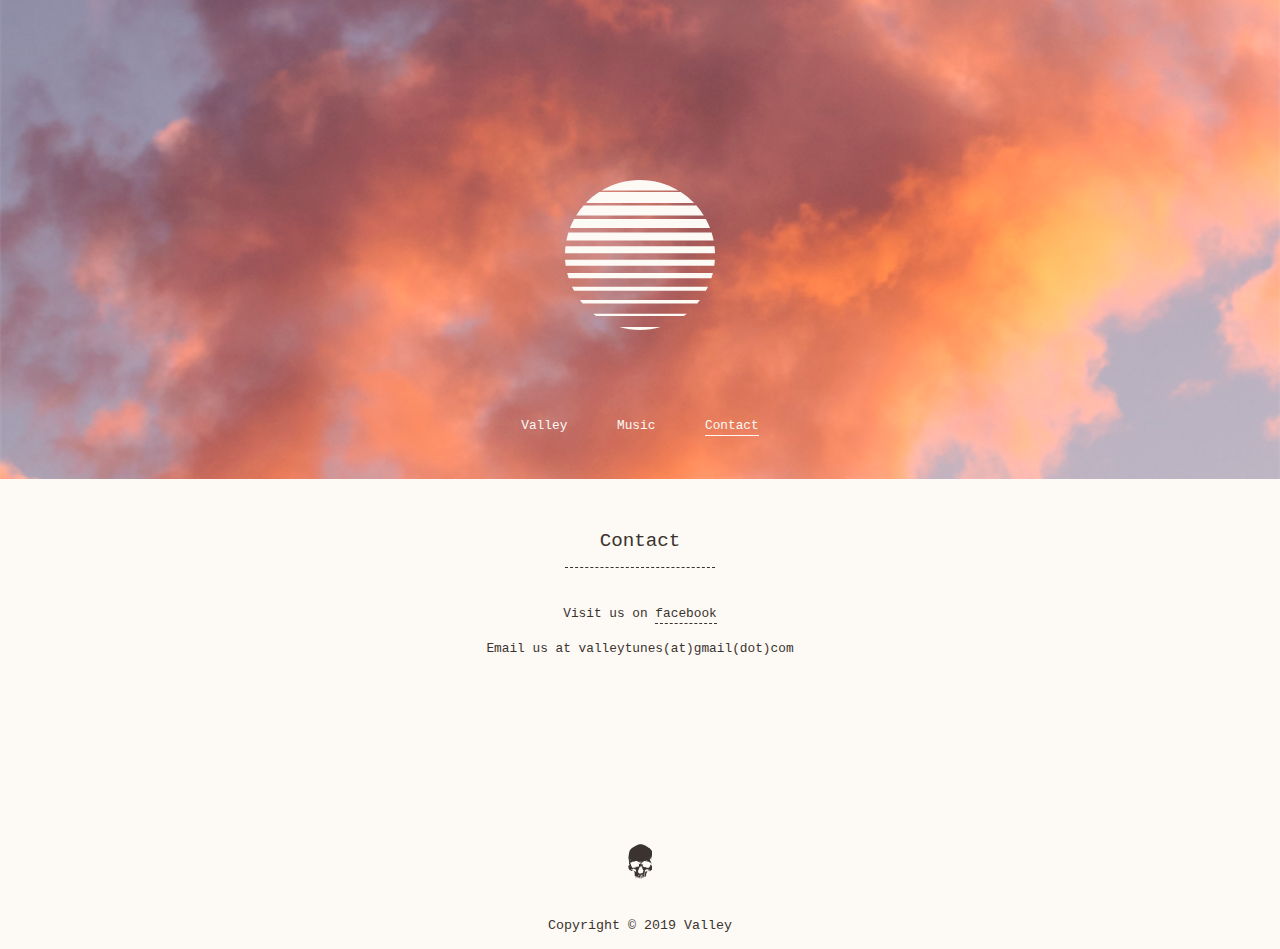
==== contact.html @ 404db170 "Add local files" ====
<!DOCTYPE html>
<html>
<head>
      <meta charset="utf-8" />
      <meta http-equiv="X-UA-Compatible" content="IE=edge">
      <title>Valley</title>
      <meta name="viewport" content="width=device-width, initial-scale=1">
      <link rel="stylesheet" type="text/css" media="screen" href="css/style.css" />
      <link rel="icon" type="image/png" href="favicon-32x32.png" sizes="32x32" />
      <link rel="icon" type="image/png" href="favicon-16x16.png" sizes="16x16" />
</head>
<body>
   <main class="content">
      <header class="background-image">
         <figure id="logo"><svg xmlns="http://www.w3.org/2000/svg" viewBox="0 0 400 400"><style type="text/css">  
            .st0{fill:#fdf9f4;}
      </style><path class="st0" d="M394.3 248c-1.2 4.8-2.6 9.6-4.1 14.3H9.9c-1.5-4.7-2.9-9.5-4.1-14.3H394.3zM1.9 228.4H398c0.7-5.2 1.3-10.5 1.6-15.8H0.3C0.7 217.9 1.2 223.2 1.9 228.4zM1.3 176.4c-0.7 6.1-1.2 12.4-1.3 18.7h400c-0.2-6.3-0.6-12.5-1.3-18.7H1.3zM18.6 284.5c1.7 3.7 3.6 7.4 5.6 11.1h351.6c2-3.6 3.8-7.3 5.6-11.1H18.6zM40.2 320.4c2.2 3 4.6 5.9 7 8.7h305.6c2.4-2.9 4.7-5.8 7-8.8H40.2V320.4zM324.7 356.4H75.3c2.6 2.1 5.3 4.1 8 6h233.4C319.4 360.5 322.1 358.5 324.7 356.4zM344.2 61.4c-10.6-11.1-22.5-20.9-35.5-29.3H91.1c-12.9 8.4-24.8 18.2-35.5 29.3H344.2zM29.9 94.8h340.2c-5.8-9.4-12.4-18.3-19.7-26.6H49.5C42.3 76.4 35.7 85.3 29.9 94.8zM302.4 28.2C272.5 10.3 237.4 0 200 0S127.5 10.3 97.6 28.2H302.4zM144.8 392.3c17.6 5 36.1 7.7 55.2 7.7s37.6-2.7 55.1-7.7H144.8zM396.4 161.6c-1.4-7.3-3.3-14.6-5.5-21.6H9.1c-2.2 7-4 14.2-5.5 21.6H396.4zM386.7 128.1c-3.2-8.2-6.9-16.2-11.1-23.9H24.2c-4.2 7.7-7.9 15.6-11.1 23.9H386.7z"/></svg>         </figure>
         <nav class="menu">
            <ul>
               <li id="left"><a href="index.html">Valley</a></li>
               <li id="middle"><a href="music.html">Music</a></li>
               <li id="right" class="active"><a href="contact.html">Contact</a></li>
            </ul>
         </nav>
      </header>
      <article class="information">
         <h1>Contact</h1>
         <p>Visit us on <a href="https://www.facebook.com/thebandvalley/">facebook</a></p>
         <p>Email us at valleytunes(at)gmail(dot)com</p>
      </article>
      <figure id="skull">
            <?xml version="1.0" encoding="utf-8"?>
            <svg xmlns="http://www.w3.org/2000/svg" viewBox="0 0 286.5 400"><path d="M182.2 370c0.6-0.4 0.8-0.5 0.9-0.6 0.8 0.8 1.6 1.6 2.6 2.6 -0.3 1.4-0.7 3.4-1.2 5.4 -0.8 2.9-2.8 4.9-5 6.8 -0.7 0.6-1.1 1.5-1.7 2.4 -0.7-1.4-1.6-3.1-2.5-4.8 2.7 0.2 4.5-1.7 4.5-4.4 0-1.7 0-3.5 0-4.9 -2.7 0-5.4 0-8.5 0 0.6 1.6 1.4 3.4 2.1 5.2 0.1 0.2 0.2 0.4 0.2 0.6 -0.1 2.3-0.3 4.7-0.5 7 0 0.3-0.5 0.4-0.8 0.7 -0.3 0.4-0.6 0.8-0.9 1.3 0.1 0.3 0.3 0.5 0.4 0.7 -0.8-0.1-1.5-0.1-2.4-0.2 -1 1.9-2 4-3 5.9 0-0.5-0.1-1.2-0.1-2.2 -0.5 0.4-0.9 0.8-1.3 1.1 0.6-2.8 1.5-5.5 1.8-8.3 0.3-2.6 0.1-5.2 0.1-8.1 -0.4 0.5-0.6 0.8-0.8 1.1 0.6-2 0-3.5-0.9-5.3 -1-1.8-0.7-4.3-0.9-6.5 -0.4-3.6-0.8-7.2-1.1-10.8 0-0.6 0.6-1.3 0.9-1.9 0.7 0.5 1.7 0.8 2.1 1.5 0.5 0.8 0.6 1.9 1.2 2.8 0-1.5 0.1-3 0-4.4 -0.1-1.6-1.9-2.7-3.1-1.7 -1.7 1.4-1.8-1.5-3.1-1 -0.4 0.2-0.9 0.1-1.6 0.3 1.7 0.6 2.8 1.3 1.1 3.1 -1.3-1.8-2.4-3.9-5.4-3 0.1 1.8 0.4 3.7 0.3 5.7 -0.1 1.1-0.9 2.1-1.6 3.7 -0.8-2.6-2-2.9-3.9-1.3 -0.9-0.8-1.8-1.6-2.7-2.4 -0.7 2.3-1.4 4.4-1.9 6.5 -0.5 2.3-1.3 4.7-1 7 0.2 1.4 0.6 2.5 0.1 4 -0.7 2-2.2 1.1-3.4 1.4 -0.2 0.1-0.4 0.1-0.7 0.2 -0.3-0.7-0.5-1.4-0.8-2.1 3.7-1.8 1.7-5.4 2.7-8.2 -1 2.2-2 4.4-3 6.7 -0.2 0-0.5-0.1-0.7-0.1 -0.5-1.9-1.1-3.7-1.6-5.6 -0.1 0-0.2 0-0.3 0 0.2 1.6 0.4 3.1 0.5 4.7 0.1 3.1-0.2 6.3 0.2 9.4 0.3 2.3 1.4 4.4 2.2 6.6 0.7 2 1.6 3.9 2.3 5.8 0.2 0.7 0 1.6-0.1 3.1 -0.9-1.4-1.4-2.2-1.9-2.9 -0.3-0.3-0.9-0.7-1.3-0.6 -1.7 0.3-3.4-0.7-3.6-2.2 -0.2-1.5-0.6-1.7-2.3-2 -0.7-0.1-1.4-1.1-1.9-1.8 -0.3-0.4-0.3-0.9-0.5-1.4 -0.6 0.2-1.3 0.4-1.9 0.7 -0.7 0.3-1.3 0.7-1.9 1 -0.3 0.2-0.8 0.5-0.8 0.8 -0.5 2.9-1 5.9-1.5 8.8 -0.2 0-0.4 0-0.6 0 -0.3-1.4-1-2.8-0.8-4.1 0.6-3.2 1.7-6.4 2.5-9.6 0.7-2.8 1.2-5.6 1.7-8.4 -0.3-0.1-0.5-0.1-0.8-0.2 -0.7 1.6-1.4 3.3-2.2 5.1 -2-1.3-4-1.9-3.6-4.5 -0.2-0.1-0.4-0.1-0.6-0.2 -0.2 0.6-0.7 1.2-0.6 1.7 0.9 4.8 2 9.6 3 14.5 0.1 0.5 0 1.1-0.1 2.1 -1.8-2.5-3.4-4.6-5.2-7 -0.4 0.9-0.5 1.2-0.8 1.9 -0.2-2-0.4-3.7-0.5-5.4 -0.1 0-0.3 0-0.4 0.1 -0.2 2.3-0.5 4.5-0.7 7 -0.8-1.3-2-2.3-2.2-3.4 -0.3-1.9-0.2-4 0-6 0.2-3.1 0.6-6.2 0.4-9.2 -1 1.8-1.6 4.3-3.1 5.2 -1.4 0.8-3.8 0-6.1-0.2 1.2 1.3 2.2 3 3.6 3.9 2 1.4 1.9 3.1 1.7 5.1 -3.6 0.1-5.5-2.4-7.8-4.9 -0.1 1.1-0.2 2.1-0.3 3 -0.5-2.3-3.7-3.1-3-6.2 0.5-2.5 0.1-5.1 0.1-8.2 -1 1.6-1.9 2.9-2.7 4.2 0.1 0.3 0.2 0.7 0.3 1 -1.7-0.3-3.4-0.7-5-1 -0.2 0-0.4-0.1-0.6 0 -2.2 1.3-2.2-0.4-2.3-1.7 -0.3-2.5-0.3-2.4-2.8-2.1 -0.9 0.1-2-0.9-2.9-1.3 0 0.1-0.1 0.7-0.2 2.1 -1.7-1.7-3.1-3.1-4.4-4.5 -0.2 0.1-0.5 0.2-0.7 0.3 0.2-0.9 0.4-1.8 0.6-2.6 0.4-1.6 0.3-3.2 0.3-4.7 0-3-1.6-5.2-2-7.8 -0.1-0.8 0.2-1.7 0.9-2.6 0.3 1.6 0.6 3.1 1 4.7 0.1-4.1 2.7-8.6-2.4-11.9 0.9-0.3 1.5-0.5 2.2-0.7 -0.7-1.1-1.5-2.2-2.2-3.3 -0.2-0.3-0.2-0.7-0.1-1 1.4-2.4 1.7-4.9 0.7-7.7 -2.4-1-3.4-3.9-1.7-5.9 0.7 0.3 1.5 0.6 2.4 1 -0.8-2.1-1.9-2.4-3.6-1.4 -0.5-1.2-0.9-2.4-1.4-3.5 0.2-0.1 0.3-0.2 0.5-0.3 0.6 0.5 1.2 1.1 1.8 1.5 0.5 0.2 1.1 0.2 1.7 0.2 -0.2-0.5-0.3-1.2-0.7-1.4 -1.4-0.7-2.9-1.3-4.8-2.2 1.2-0.4 1.9-0.6 3.2-0.9 -0.7-0.8-1.3-1.4-2-2.1 0.4-1 1-2.3 1.7-3.8 0.5 0.4 1 0.7 1.4 1.1 0.4 0.3 1 1 1.2 0.9 1.8-0.9 3.3-0.2 4.8 0.8 0.6 0.4 1.5 0.4 2.2 0.5 0.7 0.1 1.4 0.1 2.1 0.2 0.5 0.1 1.1 0.3 1.6 0.5 -0.4 0.3-0.8 0.6-1.3 0.9 -0.2 0.2-0.5 0.3-1.1 0.5 3.2 1.2 5.8 2.8 7.8 5.4 1.4-0.8 3.1-5.3 2.2-7.1 -0.9-1.8-1.4-3.5-1-5.6 0.3-1.4-0.5-3-0.8-4.5 -0.2-1.4-0.1-2.9-0.6-4.2 -0.6-1.5-1.5-3.1-2.7-4.3 -2.3-2.1-4.7-4.1-7.3-5.6 -1.4-0.8-3.6-1.2-5.2-0.9 -2.5 0.5-4.5-0.8-6.7-1.2 -0.6-0.1-1-1.1-1.5-1.6 0.1-0.3 0.2-0.5 0.3-0.8 -1.4 0.4-2.8 0.7-4.1 1.2 -1.7 0.7-3.2 1.7-4.9 2.3 -1.4 0.5-3 0.9-4.5 1 -3.1 0.3-6.2 0.3-9.2 0.5 -0.9 0.1-1.7 0.6-2.6 0.9 -1.1 0.4-2.2 1-3.3 0.9 -1.4-0.1-2.7 0-2.6 1.6 0.1 1 1.1 2 1.9 3.3 -0.8 1.2 0 4.6-3.3 4.6 -2.4 0-5.7 0.6-6.5-3.2 -0.9 0.2-1.7 0.4-2.4 0.6 1.1 1 2.2 2 3.2 3 -0.1 0.2-0.2 0.4-0.3 0.7 -0.9-0.2-1.8-0.5-2.7-0.7 0.1 1 0.2 1.9 0.2 3 -0.5 0.1-1.4 0.4-2.3 0.6 -1.2-2-2.3-3.8-3.5-5.8 -1.1-0.1-2.4-0.2-4.1-0.3 -0.9-2.9-2-6.2-3.1-9.6 -0.2 0.1-0.7 0.5-1.4 1 -0.3-1-0.7-1.9-0.9-2.8 -0.2-1-0.1-2.3-1.8-1.8 -0.2 0.1-0.5-0.3-0.7-0.5 -1.7-3.2-3.1-6.5-2.9-10.2 2.6 0.6 3.5-1 3.1-5.5 -0.7 1.6-1.5 3.1-2.4 5 -3-2.9-3.5-6.3-4-9.5 -0.5-2.6-0.5-5.8 0.5-8.2 1.8-4.1 4.2-8.2 8.1-10.8 1-0.6 2.3-0.7 3.5-1.1 2.2-0.7 3.5-2.9 2.6-5.1 -0.8-1.8-1.8-3.6-2.9-5.3 -3-5.1-3.7-10.3-2.6-16.4 1-5.7 0.5-11.8 0-17.6 -0.4-4.5-1.7-9-2.6-13.5 -1-5.3-2.1-10.5-3.1-15.8 -0.5-3-0.7-6.1-1.2-9.1 -1.3-7.3 1.1-14.1 1.9-21.2 0.4-3.7 0.6-7.5 1-11.3 0.7-6 1.3-12 2.5-17.9 1.6-8.2 3.4-16.5 5.8-24.6 1.4-4.9 3.9-9.5 6.3-14 2.4-4.2 5-8.3 8.2-12 3.2-3.7 7.1-6.8 10.8-10 3.9-3.3 7.9-6.4 12.1-9.3 3.7-2.5 7.7-4.7 11.7-6.9 4.8-2.7 9.7-5.2 14.6-7.9 9.1-5 17.9-10.4 27.7-14.1 8.4-3.2 16.8-6.2 25.7-7.8 10.6-1.9 21.2-1.9 31.7 0.8 13.1 3.4 25.1 9.6 36.7 16.3 4.2 2.4 8 5.5 12.2 7.9 4.6 2.6 9.6 4.5 14.1 7.2 5.6 3.3 11.2 6.7 16.3 10.6 5 3.8 9.7 8.2 14.2 12.6 3.5 3.5 6.5 7.4 9.4 11.4 4.3 5.9 7.5 12.5 9.3 19.6 1.2 4.7 2.1 9.4 2.8 14.2 0.9 6.3 1.3 12.7 2 19 0.4 3.9 1.1 7.8 1.4 11.7 0.2 2.2-0.3 4.5-0.3 6.7 0 1 0.3 2 0.4 3 0.3 3.5 0.7 7 0.8 10.5 0.1 4.4-0.5 8.8-2.1 13 -0.5 1.3-0.7 2.8-1.1 4.2 -0.4-0.1-0.7-0.1-1.1-0.2 0.2-3.8 0.3-7.6 0.6-11.5 0.2-2.4 0.3-4.9 1-7.2 0.6-1.8-0.3-2.2-0.9-2.5 -0.8 2.9-1.3 5.9-2.4 8.8 -0.6 1.7-2.2 3-2.9 4.7 -0.7 1.7-0.8 3.6-1.3 5.5 -0.9-0.2-1.5-0.4-2.2-0.6 -0.7 1.7-1.4 3.3-2 4.9 -0.3 0-0.5-0.1-0.8-0.1 0.1-2 0.3-4 0.4-6.2 0.9 0.2 1.5 0.4 2.2 0.6 -0.3-3 3.2-5.7 0.4-8.9 2.3-0.2 2-1.4 1.1-2.9 -0.1 0.5-0.2 1-0.4 1.6 -0.5-0.6-1-1.1-1.4-1.6 0.6-0.3 1.2-0.6 1.5-0.7 -0.6-1.5-1.7-2.9-1.5-4.1 0.5-2.5-1.2-5.2 0.8-7.6 0.7-0.9-1.4-4-2.9-4.5 -0.5 4.7-0.9 9.3-1.4 13.9 -0.1 0-0.3-0.1-0.4-0.1 -0.4-1.4-0.8-2.8-1.1-4.2 -0.2 0-0.5 0.1-0.7 0.1 -0.8 4.3-1.6 8.6-2.4 12.9 -0.2 0-0.3 0-0.5 0 -0.3-1.1-0.5-2.2-1-4.1 -0.7 1-1.2 1.7-1.8 2.5 0.6 0.2 1.1 0.3 1.9 0.5 -1.2 1-2.2 1.8-3.8 3.1 1.5-0.2 2.2-0.3 3.1-0.5 -0.6 1.2-1 2.1-1.6 3.3 -0.3-0.5-0.5-0.8-0.9-1.4 -0.4 1.4-0.5 2.5-1 3.6 -0.8 1.8-1.8 3.5-2.8 5.2 -0.1 0.2-1-0.2-1.7-0.4 -0.1 0.3-0.2 0.9-0.5 1.3 -1.1 1.3-2.9 2.3-2 4.5 0.7 1.6 1.2 3.3 1.6 5 1.4 6.3 7 9.9 9.6 15.4 1.9 3.9 3.3 7.8 3.7 12.2 0.2 2.7 2 5.3 3 7.9 0.3 0.8 0.2 1.7 0.4 2.6 0.1 0.4 0.4 0.9 0.7 1.1 2.7 1.8 2.8 3.8 0.2 6.2 -1.5-2.1-2.9-4.1-4.4-6.1 0.2-0.1 0.4-0.2 0.5-0.4 0.7 0.6 1.3 1.1 2.4 2 -1.3-3.7-2.4-6.8-3.6-10.4 -6.3 0.3-11.1-4.3-16.7-7.3 0.3 0.4 0.5 0.8 0.8 1.2 0.3 0.4 0.7 0.6 0.9 1.2 -1.9-0.6-3.7-1.4-4.7-3.4 -0.4-0.8-1.7-1.4-2.6-1.5 -3.2-0.3-5.8-1.6-8.2-3.6 -0.6-0.5-1.5-0.7-2.3-0.8 -3.7-0.2-7.5-0.3-11.2-0.6 -1-0.1-1.9-0.8-2.8-1.2 -1.1-0.4-2.3-0.8-3.5-1.2 -0.4-0.1-1.1-0.1-1.3-0.3 -1.6-2.4-4.2-1.5-6.3-2 -3.5-0.8-7.3-0.8-10.5-2.9 -0.5-0.3-1.5 0-2.3 0.1 -0.9 0.1-1.8 0.4-2.9 0.6 0.2-1 0.3-1.7 0.5-3.1 -2.8 1.7-5.1 3.2-7.3 4.6 -0.2 0.2-2 1.9-1.4-0.4 -0.3 0-0.9-0.2-1-0.1 -0.7 1.4-1.4 2.8-2.1 4.2 0.2 0.2 0.5 0.4 0.7 0.6 0.7-0.3 1.3-0.5 1.9-0.8 0.2 0.5 0.4 1.1 0.6 1.8 -2.7 0.9-5.3 1.9-8 2.6 -0.8 0.2-1.8-0.7-2.8-0.7 -0.5 0-1.1 0.7-1.4 1.4 -1.3 0.3-2.7 0.8-4.1 0.9 -1.4 0.1-2.8-0.2-4.3 0.2 0.6 0.2 1.1 0.4 1.7 0.5 0 0.1 0.1 0.3 0.1 0.4 -1.5 0.3-3 0.7-4.5 1 -0.2 0.2-0.4 0.5-0.6 0.7 0.5 0.2 1.1 0.6 1.5 0.5 1.7-0.6 3.3-0.4 4.9 0 0.8 0.2 1.7 0.4 2.5 0.6 -0.2 0.8-0.3 1.8-0.7 2.5 -0.8 1.4-1.9 2.6-2.9 4 -0.4-1.5-1.4-1.5-2.9-0.9 -0.6 0.3-1.5-0.4-2.3-0.3 -2.6 0.1-5.2 0.2-7.9 0.4 -1.5 0.1-3 0.2-5 0.4 0.7-1.2 0.9-1.6 1.6-2.8 -3.1 0.8-5.7 1.5-8.2 2.1 1.9 1.5 3.8 0.6 6.2-0.3 -0.6 0.8-0.8 1.4-1.1 1.5 -0.8 0.4-2.7-0.3-1.5 1.8 -0.6 0.2-1.8 0.6-1.8 0.5 -1-2.1-2.6-1.2-4-0.9 -0.3 0.1-0.7-0.1-1.6-0.2 0.8-0.5 1.2-0.8 1.6-1 -0.3-0.3-0.7-0.6-1.3-1.2 1.3-0.3 2.2-0.5 3.1-0.7 0-0.2-0.1-0.4-0.1-0.6 -1.3 0.1-2.5 0.3-4.1 0.4 0 0-0.4-0.5-1-1.1 1.5-0.3 3-1 4.2-0.7 4.4 1.1 8.4 0.1 12.4-1.6 0.7-0.3 1.5-0.2 2.3-0.3 1.4-0.2 2.7-0.5 4.1-0.7 -0.1-0.4-0.2-0.7-0.2-1.1 -0.6 0.2-1.2 0.3-2 0.5 0-0.4 0.1-0.8 0.1-1.1 -1.6 3.2-4.4 0.9-6.6 1.5 -0.8 3-3.2 2-5 1.6 -2.8-0.7-5.3-0.7-7.7 1.3 -0.7-0.8-1.4-1.5-2.2-2.4 -0.2 0.5-0.5 1-0.7 1.5 -0.9-2.9-5-4.1-7.7-2.2 -0.3-0.8-0.6-1.6-0.9-2.5 0.7-0.1 1.2-0.2 1.8-0.3 -1.1-1.6-2.4-2.2-4.2-1.7 0.3 0.8 0.7 1.7 1.2 2.8 -4.1-1.5-7.9-2.9-11.6-4.3 0-0.1 0.1-0.2 0.1-0.4 0.7-0.1 1.4-0.1 2.1-0.2 0.1-0.2 0.1-0.5 0.1-0.7 -1-0.2-1.9-0.4-3-0.6 -0.5-0.6-1.1-1.5-1.9-2.5 0.5-0.2 0.9-0.4 1.7-0.8 -0.8-0.2-1.3-0.6-1.7-0.4 -0.4 0.2-0.7 0.8-1 1.2 -2.2-2.3-4.9-3.3-8.2-2.6 -0.4 0.1-0.7 0.3-1.1 0.3 -2.6-0.3-5.5-1.7-7.6-0.9 -3.5 1.3-7-2-10.1 1.2 0 0.2-0.2 0.8-0.4 1.9 -0.1-0.1 0.2 0.2 0.9 0.7 -0.7-0.1-1.3-0.3-1.4-0.1 -2.4 2.6-5.3 1.8-8.3 1.5 -1.3-0.2-2.8 0.2-4.1 0.2 -0.8 0-1.5-0.4-1.8-0.5 -4.4 1.1-8.5 2.1-12.7 3.1 -0.1-0.2-0.1-0.4-0.2-0.6 -0.1 0.4-0.3 0.9-0.3 0.8 -2 0.2-3.8 0.4-5.6 0.6 -0.3 0.4-0.6 1.2-1.2 1.4 -1.9 1-4.3 1.3-5.7 2.7 -2.4 2.4-5.5 2.5-8.2 4 -1.5 0.8-2.9 1.8-4.4 2.8 0.2 0.8 0.4 1.7 0.6 2.7 -1-0.1-2-0.2-3.5-0.3 1 1.3 1.7 2.4 2.7 3.7 -0.3 0.6-0.9 1.7-1.4 2.9 -0.1 0.3 0.4 1.1 0.8 1.3 1.2 0.6 2.5 0.9 1.9 2.8 -0.1 0.4 0.5 1 0.7 1.5 0.3-0.2 0.5-0.3 0.7-0.5 -0.1-0.5-0.1-1-0.3-2.4 1.3 1 2.1 1.7 3 2.4 -1 1-1.9 1.9-3.1 3 1.6 0.3 2.5 0.4 3 0.5 0.2 1.8 0.3 3.2 0.5 4.6 0.2 1.5 0.4 2.9 1 4.2 0.8 1.3 1.8 2.5 2.3 3.9 1.3 3.8 2.1 7.7 3.5 11.3 0.7 1.8 2.3 3.2 3.7 4.7 0.3 0.3 1.1 0 1.8 0 0.4 2.4 0.7 4.8 1.1 7.2 -0.4 0.2-0.7 0.5-1.1 0.7 3.1 2 6.2 4 9.3 5.9 0.5 0.3 1.5-0.1 2.3-0.4 1.5-0.5 3-1.2 4.5-1.8 0.1 0.3 0.2 0.6 0.3 0.8 -0.7 0.3-1.5 0.5-2.2 0.8 1.7 3.3 4.7 2.5 7.4 2.6 3.3 0.1 4.3-2.8 6.3-4.6 -0.3-0.5-0.7-1-1.3-1.9 -2.4 1.7-4.7 3.5-7 5.1 -0.4 0.3-1.2 0.4-1.4 0.2 -0.5-0.5-1.1-1.3-1-1.9 0.1-1 0.6-2 1.3-2.8 0.5-0.5 1.5-0.7 2.9-1.3 0.9-1.4 4.1-2.9 5.5-2.2 0.5-0.7 1.1-1.5 1.6-2.2 0.2 0.1 0.4 0.2 0.6 0.3 -0.2 0.7-0.4 1.5-0.8 2.2 -0.3 0.7-0.9 1.3-1.1 1.7 1 0.6 1.8 1 2.5 1.6 0.1 0.1-0.3 0.9-0.5 1.6 4.6-1.1 9.2-2.2 13.9-3.3 -1.4-2.7-0.7-4.2 2.1-4.2 2.7 0 3.1-1 2.1-3.5 3 1.4 6.7-3.8 8.8 1.7 0.9-0.3 1.7-0.5 2.9-0.9 -0.3 0.8-0.5 1.1-0.6 1.4 0 0.8 0 1.7 0.1 2.5 0.8-0.2 1.6-0.3 2.3-0.7 0.9-0.5 1.8-1.2 2.5-1.9 0.8-0.8 1.7-1.7 2.3-2.8 0.3-0.5 0-1.2-0.1-2 -1.5 0.9-2.7 1.5-3.8 2.1 -0.8-0.6-1.5-1.2-2.3-1.8 -1.1 1.5-2.3 1.6-3.4 0.1 1.2-0.6 2.2-1.1 3.3-1.7 -0.4-0.4-0.8-0.7-1.2-1 2.2-1.1 4.5-2.2 6.7-3.2 0.1-0.1 0.4 0.1 0.6 0.2 0.9 0.3 2.3 4.3 1.9 5.2 -0.3 0.6-0.3 1.4-0.6 2 -0.3 0.6-0.7 1.2-1 1.8 1.6-0.4 3.1-0.8 4.7-1.2 0.2-0.1 0.6 0 0.7-0.2 3.7-4 8.8-7.1 9.2-13.3 0.1-1.6-0.3-3.3-0.4-4.9 -0.1-2.9-0.2-5.8 0.1-8.6 0.2-2.3 1-4.5 1.6-6.8 3.3 1.9 6.5-0.6 6.8-2.9 2.7 2.2 3.9 5.1 4.1 8.6 0.2 0 0.4 0 0.6-0.1 0.4-2.2 1.3-4.4 1.1-6.6 -0.1-2.6 1.1-2.3 3.1-2.4 -0.5-0.3-0.9-0.5-1.4-0.8 1.4-0.7 2.5-1.2 3.9-1.9 0.2 0.2 0.6 0.6 0.8 0.9 0.4-2 0.8-4.1 1.2-6.3 1.9 0.9 4.1 1 3.7 3.6 3.3 1.2 2.8 5.1 4.9 7.2 0.6 0.6 0.9 2 0.6 2.9 -0.8 2.6 0.5 4.8 1 7.2 0.1 0.6-0.3 1.3-0.4 2 0.2 0.2 0.4 0.3 0.6 0.5 0.7-0.9 1.7-1.6 2.1-2.6 0.2-0.5-0.5-1.4-0.9-2.5 0.1-0.5 0.9-1.9 0.5-2.7 -0.9-2.1 0.7-2.7 1.7-3.3 0.7-0.4 2 0.2 3 0.6 1 0.4 2.6 0.9 2.7 1.6 0.4 2.1 0.2 4.3 0.2 6.5 0 0.4-0.3 0.8-0.3 1.1 0.7 3.4 1.4 6.7 2.1 10 1.1 5.2 4.9 8.4 8.8 11.5 6.2 4.8 13.2 5.6 20.6 4.9 1-0.1 2.6-0.3 3.2 1.6 0.2 0.7 1.3 1.3 2.1 1.6 2 0.9 4 1.7 6.1 2.3 0.9 0.3 1.9 0.2 2.8 0.2 0.1-0.2 0.2-0.5 0.3-0.7 1 1.2 2 2.4 3 3.8 -0.6 0.5-1.1 0.9-1.6 1.3 1 0.4 1.9 0.7 3 1.1 -0.3-1.7-0.5-3.3-0.7-4.9 0.2-0.1 0.4-0.2 0.6-0.3 0.8 1.1 1.7 2.1 2.7 3.4 0.3-0.9 0.5-1.5 0.5-1.6 1.7 0.1 3.1 0 4.5 0.3 0.6 0.1 1.1 0.8 1.6 1.1 2.4 1.3 4.6 0.3 4.9-2.3 0.1-1.5 0.8-2.4 2-2.4 0.7 0 1.4 1.2 2.1 2 0.2-0.3 0.4-0.7 0.8-1.6 0.3 2.6 0.6 4.8 0.9 7.6 1.6-1.8 2.7-2.9 3.7-4.5 1.4-2.2 2.5-3.6 1.8-6.5 -0.4-1.7 1.2-3.9 2-5.9 0.4 0.1 0.7 0.2 1.1 0.3 -0.2 0.8-0.4 1.7-0.5 2.5 -0.1 0.7 0.1 1.4 0.2 2.1 0.5-0.2 0.9-0.4 1.4-0.7 0.6-0.3 1.2-0.6 2.2-1 -2.8-2.1-0.9-3.8 0.4-5.6 0.4 0.3 0.9 0.7 1.3 1.1 1.6-1.5 2.1-3.2 1.7-5.2 -0.1-0.9 0.4-1.9 0.6-2.9 0.7-3.3 1.3-6.6 2-9.8 0.6-2.5 2.6-3.3 4.8-3.7 1.6-0.2 3.3-0.3 4.9-0.5 0.5 0 1.1 0.1 2.4 0.2 -1.1 0.8-1.6 1.1-2 1.4 -0.5 2.7 3.9 3.7 2.6 7.1 -0.1 0.4 1.3 1.3 1.9 1.9 0.2-0.1 0.4-0.2 0.6-0.3 -0.2 1-0.3 1.9-0.5 2.9 0.2 0.1 0.4 0.1 0.6 0.2 0.5-1.6 1-3.2 1.6-4.8 -0.8 3.8 1.6 4.7 4.4 5.4 0.9 0.2 1.7 0.8 2.4 1.4 3.3 2.9 6.6 5.7 8.1 10.1 0.8 2.4 0 4.8-3.2 5.1 -1.2 0.1-2.4 1.8-3.5 2.8 -0.4 0.3-0.6 0.9-1.1 1.7 -0.5-1-0.9-1.7-1.3-2.5 -0.6 0.1-1.3 0.2-1.9 0.1 -0.6 0-1.1-0.3-2.4-0.7 0.7 1.2 1 2.2 1.5 2.3 1.7 0.5 0.9 3.5 3.3 3.2 -0.2 2 2.3 3.6 1.1 5.8 -0.2 0.3 0 0.9 0.1 1.3 0.2 0.1 0.4 0.1 0.7 0.2 0.3-0.8 0.6-1.6 0.9-2.4 0.9-0.1 2.1-0.3 3.6-0.6 -1.2 3.7-2.3 7.2-3.5 10.7 -0.1 0.4-0.7 0.7-1.1 0.7 -0.3 0-0.8-0.5-0.9-0.8 -0.3-0.8-0.5-1.8-0.8-3 0.6 0.3 0.9 0.4 1.7 0.8 -0.4-1.6-0.7-3-1-4.4 -0.2 0-0.5-0.1-0.7-0.1 -0.6 1.4-1.3 2.8-1.8 4.2 -0.6 2-0.9 4.1-1.7 6.1 -0.7 1.7-1.6 3.4-2.7 4.8 -0.9 1.1-1.9 2.3-3.9 1.4 -0.8-0.3-2.5 1.2-3.6 2 -1.2 0.9-2.5 1.8-3.5 3 -0.6 0.8-0.7 1.9-0.9 2.4 -1.3-0.2-2.5-0.3-3.6-0.7 -2.9-1-6.3-1.4-7.3-5.1 0.5-0.9 1-1.9 1.7-3.2 -1.4 0-2.3 0-3.4 0 -0.5-2.1-1.9-2.9-4.2-3.1 -3.3-0.2-6.8-0.2-9.6-1.6 -3.3-1.6-7.4-1.4-10.1-4.4 -0.9-1-2.4-1.5-3.8-2.3 0.1 0.6 0.1 1.3 0.2 1.8 0.9 1.2 3.3-0.5 3.3 2.5 -2.1-0.2-4.1-0.5-6.1-0.6 -0.8-0.1-1.8 0-2.6 0.3 -2.1 0.8-3.1 0.4-4.3-2.1 -0.9 0.8-1.7 1.5-2.7 2.4 1.3 0.2 2 0.3 2.8 0.4 0.1 0.3 0.1 0.6 0.2 0.9 -3.5 1.5-7 2.8-10.5 4.4 -0.9 0.4-1.6 1.6-2.4 2.3 -0.6 0.6-1.3 1.2-1.8 1.6 -1.8 3.1-3.5 6-4.9 8.4 1.3 1.1 2.8 1.8 3.3 3 1.1 2.6 1.2 5.1-1 7.5 -0.9 1-1.3 2.9-1.4 4.4 -0.3 4.6-0.6 9.2-0.5 13.8 0.1 2 1.4 3.9 2.1 5.8 0.3-0.1 0.6-0.2 0.9-0.3 -0.2-0.7-0.3-1.5-0.6-2.1 -1.1-1.7-0.9-2.8 0.8-3.4 -1-0.9-1-0.9 2.9-3.9 -0.1-1.4-3.2-2.2-0.7-4.3 -0.3-0.4-0.6-1-1.1-1.7 -0.3 0.5-0.6 0.9-0.8 1.3 -1.9-2.3 1.4-3.1 1.5-4.8 0.1-1.9 1.8-2.7 2.8-3.9 1.1-1.4 2-3 3.1-4.6 0.6 0.1 1.3 0.2 1.3 0.2 0-1.3-0.3-2.6 0.1-3.6 0.3-0.6 1.7-0.7 2.7-1 -0.2-1.5 2-4.1 3.9-4.3 0.5 0 1-0.1 1.5-0.1 0.5 0 1 0.1 1.4 0.1 -0.2 0.4-0.6 0.8-0.7 1.2 -0.4 2.4-2.1 3-4.2 3.2 -0.1 0-0.2 0.2-0.4 0.3 -3.5 1.5-3.8 3.1-1 5.2 2.9-1.1 5.6-2.3 8.7-3.5 0 3.3 2.1 1.4 3.3 1.6 -0.3-0.2-0.6-0.4-1.2-0.7 1.3-0.6 2.4-1.2 3.7-1.8 0.2 0.2 0.6 0.7 1.2 1.4 -0.7 0.2-1.2 0.4-1.2 0.4 -0.7 2.6-2.4 4.2-3.6 6.1 0.9-0.4 1.9-0.8 2.9-1.3 -0.7 1.4-1.4 2.7-2.1 4.2 -1.4 0.1-1.3 0-0.8 1.6 0.1 0.5-0.2 1.3-0.6 1.6 -1.4 1-3 1.9-4.4 2.8 -0.5 1-1.3 2-1.6 3.1 -0.2 0.9 0.2 2 0.3 3 0.2 0 0.5 0 0.7 0.1 -0.7 0.6-1.4 1.1-2.3 1.9 2.4 1.6 1.3 3.2 0.2 4.7 -0.4 0.6-1.2 0.9-1.8 1.4 -0.2-0.1-0.4-0.3-0.6-0.4 0.1 0.6 0.3 1.2 0.5 2.1 -0.6-0.3-1-0.5-1.4-0.7 0.2 1.1 0.4 2.2 0.4 3.3 0.2 3.4 0.2 6.8 0.5 10.2 0.1 1 0.4 2 0.9 2.9 1 2 0 3.5-2.3 3.5 -1.6 0-3.4-0.6-4.8 0.7 -0.8 0.8-1.5 1.8-2.5 2.4 -2.4 1.5-4.8 2.7-7.3 4 -0.4 0.2-0.9 0-1.6 0 0-0.7-0.1-1.4-0.1-2.1 -0.3-2.2-0.7-4.3-0.9-6.5 0-0.8 0.8-1.7 0.8-2.5 0.1-1.7 0.6-3.4-0.4-5.1 -1.5-2.7-1.2-5.8-1.5-8.8 -0.2-1.5-0.3-3-2.2-3.3 -0.4-0.1-0.8-0.6-0.9-1.3 0.9 0.3 1.7 0.7 3.1 1.2 -1.3-1.8-1.1-4.3-4-3.9 -0.3 0-1-1.1-1-1.7 0-0.7 0.6-1.4 1-2.1 0.2 0.1 0.5 0.2 0.7 0.4 0.1-0.8 0.1-1.6 0.2-2.4 0.1 0 0.3-0.1 0.4-0.1 0.2 0.6 0.5 1.3 0.7 1.9 0.2 0 0.4-0.1 0.6-0.1 -0.5-2.1-1-4.1-1.6-6.4 -2.1 1.7-3.1 2.7-2.4 5.6 0.8 3.3-0.1 7.2-1.1 10.6 -0.8 2.6 0.3 4.6 0.7 6.8 0.2 1.7 1.2 3.3 1.9 4.9 1.8 3.7 2.3 7.6 1.8 11.6C182 365.5 182.2 367.5 182.2 370zM139.9 203.9c-1.5 1-3.2 0.6-4.9 0.6 -1.8 0-3.5-0.2-5.3-0.3 0 0.3-0.1 0.6-0.1 0.9 1.9 1 3.8 2.1 5.9 3.2 0.1-1.8 2-2.5 3.6-2.1 2 0.5 4.1 0.7 6.1 1 0.1-0.4 0.2-0.8 0.2-1.2 -0.7-0.2-1.4-0.4-2.1-0.5 -1.4-0.1-2.9 0.2-3.4-1.6 2.1 0.7 4.1 0.6 5.9-0.7 0-0.2-0.1-0.5-0.1-0.8C143.7 202.9 141.8 203.4 139.9 203.9zM120.5 364c-0.6 1.6-1.1 3.3-1.7 4.9 0.2 0.1 0.5 0.2 0.7 0.3 1.4-1.9 2.8-3.9 4.2-5.9 0.3 0.1 0.6 0.2 0.9 0.2 0.4 1.9 0.8 3.8 1.2 6.2 0.8-2.8 1.3-5.4 2.4-7.7 1.3-2.7 2.8-6.6 2.1-8.8 -1 2.2-1.8 3.9-2.7 5.8 0-1.8 0.1-3.2-0.1-4.6 -0.1-0.6-0.8-1-1.2-1.5 -0.4 0.4-0.9 0.8-1.3 1.2 -0.3 0.3-0.6 0.6-1 0.8 -0.8 0.5-1.6 0.9-2.4 1.4 -0.4 0.2-0.9 0.4-1.6 0.8 -0.1-1.2-0.2-2.1-0.2-2.4 1.2-0.5 2.1-1 3-1.4 0-0.2 0-0.4 0-0.7 -2.2 0.8-3.5 0-4.6-1.8 0.6 2.7 1.2 5.4 1.8 8.2 1.4-0.4 2.5-0.8 3.9-1.2 -0.7 1.1-1.1 1.7-1.6 2.4C120.8 361 120.3 362.3 120.5 364zM155.3 257.1c-0.7-2.2-1.8-3.3-3.6-3.2 -1.9 0-3.6 0.3-4.2 2.7 -0.1 0.5-1 1-1.6 1.1 -1.4 0.4-3.1 0.2-4.3 0.8 -1.9 0.9-3.1 2.5-4.2 4.6 -1.4 2.5-3.6 4.9-5.6 6.9 -4 3.9-5.2 8.8-6 13.6 -0.3 2.1-1 4.1-1.8 5.7 -2.4 4.5-3.7 9.6-7.6 13.2 -0.3 0.3-0.2 1-0.3 1.5 -0.2 1.3-0.4 2.5-0.6 3.7 -0.7 6-0.4 12 0.8 18 0.1 0.7 0.7 1.4 1.3 1.8 2.3 1.4 4.7 2.7 7 4.1 0.2 0.1 0.4 0.1 0.5 0.2 -0.3 3.1-3 0.4-4.2 2 1.1 0.4 2.2 0.7 2.8 1 0.9-0.8 1.6-1.5 1.9-1.8 1.3 0.5 2.2 0.9 3.1 1.2 0.5 0.2 0.9 0.4 1.3 0.5 -0.1-0.5-0.1-1-0.2-1.6 2.4-0.5 2.8 1.4 3.8 3.2 -1.9 0.2-3.6 0.4-5.6 0.6 0.2 1 0.4 1.8 0.6 2.6 0.6-0.9 1-1.5 1.5-2.2 0.6 0.5 1.2 1 1.8 1.5 -0.1 0.1-0.2 0.3-0.3 0.4 -0.6-0.1-1.2-0.2-2.5-0.5 2.3 1.4 3.2 2.8 1.9 4.9 1.2-0.8 2.3-1.5 3.8-2.5 0.4 0.6 1.2 1.3 1.4 2.1 0.4 1.6 0.7 2.8 2.7 1.8 0.3-0.2 1 0.2 2 0.4 -0.8-1.7-1.4-3-2.1-4.5 -0.2 0-0.9 0-1.9 0 0.5-0.8 0.7-1.6 1.1-1.7 2.8-0.8 5.2 1.5 5 4.4 -0.2 2.3 0 4.7 0 7 0.5-1.6 0.4-3.2 0.5-4.8 0.1-1.6 0.4-3.3 0.6-4.9 0.1 0.1 0.2 0.2 0.4 0.3 0.7-1 1.5-2 2.3-3.1 -1.1-0.4-1.5-0.6-1.9-0.7 -0.4-0.1-0.7-0.3-1.2-0.4 2.3-2.6 2.3-2.9 0.1-3.8 2.1-0.4 3.9-0.8 5.9-1.2 1.3 2 6.2 3.7 9.4 2.9 0.3 0.4 0.5 0.9 0.6 1 0.8-1.1 1.6-2.2 2.3-3.2 1.4 1.2 2.5 0.7 3.2-0.7 0.5-1 1.5-1.8 2.2-2.6 0.2 0.2 0.4 0.4 0.7 0.6 -0.8 0.9-1.6 1.8-2.6 2.9 0.9-0.2 1.4-0.3 2-0.4 -0.6 0.8-1 1.3-1.5 1.9 0.2 0.2 0.4 0.3 0.6 0.5 1-1.4 2.1-2.7 2.9-4.2 2.5-4.9 3.8-10.1 3.8-15.6 0-0.8-0.1-1.7 0.3-2.3 2.2-3.8 3.2-7.7 0.8-12.1 -0.5 1.5-0.9 3-1.4 4.5 -0.5-2.2-1-4.3-1.3-6.4 -0.2-1.6-1.2-2.9-1.8-4.3 -1.1-2.5-1.4-5.4-2.1-8.1 -0.2-0.9-1.1-2.3-0.8-2.6 1.1-1.2 0-1.6-0.6-2.1 -0.1-0.1-0.9 0.5-1.6 0.9 -1.8-5.9 0.5-12.3-2.5-18.1 -0.3 2-0.5 4.1-0.8 6.1 -2.4-0.6-4.5-2.9-4.5-5 0-1.2 0.9-2.4 0.8-3.5 -0.1-2.1-0.6-4.2-1-6.2 0-0.2-0.6-0.3-0.9-0.4C155.7 255.8 155.6 256.2 155.3 257.1zM215.6 186.3c0.1-0.4 0.2-0.7 0.3-1 -1.2 0.2-1.7-0.7-2.1-1.7 -0.1-0.2-0.6-0.3-0.9-0.5 0.1 0.3 0.2 0.6 0.3 0.9 0.1 0.4 0.3 0.7 0.5 1.3 -0.9-0.3-1.6-0.5-2.2-0.7 0.2-1.2 1.5-2.9-1.3-2.6 0.3 0.8 0.5 1.5 0.8 2.3 -0.9 0-1.6-0.1-2.3 0 -0.5 0.1-1.1 0.4-1.6 0.6 0.1 0.1 0.1 0.3 0.2 0.4 0.6-0.1 1.1-0.3 1.7-0.4 0 0.2-0.1 0.5-0.2 0.7 4.7 2.2 9.2 4.7 14.5 4.5C220.1 186 219 185.5 215.6 186.3zM182.8 309.9c0.1 0 0.2 0 0.3 0 0.1-1.1 0.7-2.3 0.3-3.1 -0.9-1.7-1-1.6-0.1-3.1 0.6-1 0.6-2-0.8-2.4 -1.5-0.4-2.5 0-3.2 1.4 -0.7 1.5-0.5 2.5 0.7 3.5 0.3 0.3 0.5 1 0.3 1.4 -0.7 2.2 0.9 4.5-0.2 6.7 0 0 0.5 0.3 1.3 0.8 0.3-2.4 0.5-4.5 0.7-6.5 0.2 0 0.3 0.1 0.4 0.1C182.6 309.1 182.7 309.5 182.8 309.9zM24 187.5c-0.3 1.6 0.8 3.3-1.2 4.5 -0.2 0.1 0.6 2.7 1.4 3.6 1.1 1.2 1.3-0.6 1.9-1.1 0.4-0.3 1.1-0.1 1.8-0.2C26.6 191.9 25.3 189.7 24 187.5zM152.1 341.1c0-0.1-0.1-0.3-0.1-0.4 -0.8 0.1-1.8 0.6-2.4 0.3 -2.2-1.1-3.3 0.6-4.2 1.9 -0.4 0.6 0.1 1.8 0.2 2.8 0 0.1 0.3 0.1 0.5 0.2 0.1-0.6 0.3-1.2 0.2-1.1C148.6 343.3 150.3 342.2 152.1 341.1zM147.7 205.2c3.4-1.1 6.7-2.1 9.9-3.1 -1.9-0.1-3.8 0.2-5.6 0.4 -1.7 0.1-3.4 0-5.2 0C147.1 203.2 147.4 204.1 147.7 205.2zM6.3 253.4c0.8 3.5 4 4.3 6.1 6.4C11.7 256.1 9.4 253.6 6.3 253.4zM26 178.6c-0.1 0.3-0.2 0.5-0.4 0.7 2.3 1.2 4.7 2.3 7 3.5 0.1-0.1 0.3-0.2 0.4-0.3 -0.9-1.8-1.8-3.5-3-5.9 -0.4 1.4-0.7 2.2-1 3C28 179.3 27 178.9 26 178.6zM265.7 137.4c-0.3 0-0.6 0-0.9 0 -0.1 3.2-0.2 6.4-0.2 9.6 0 0.2 0.8 0.4 1.1 0.5C265.7 144 265.7 140.7 265.7 137.4zM271.4 131.8c1.3-1.9 0.3-5.6-2.2-7.4 0.2 1 1.2 2.4 0.9 2.7C268.1 129.3 269.9 130.4 271.4 131.8zM245.4 147.1c0.4 2.8 0.7 5.4 1.1 8 0.3 0 0.6-0.1 1-0.2 -0.3-1.1-0.5-2.3-0.8-3.4 0.4-0.5 0.8-1.1 1.2-1.7 -0.4-0.1-0.9-0.3-1.2-0.4 0.5-0.7 0.9-1.4 1.5-2.4C246.9 147.1 246.3 147.1 245.4 147.1zM154.9 238.6c-0.2 0.1-0.4 0.1-0.6 0.2 1.1 3.1 2.1 6.2 3.2 9.3C158.1 244.5 156.6 241.5 154.9 238.6zM252.8 168.5c-1.5-0.1-1.6 3-3.3 0.8 -0.4 0.3-1 0.6-1.1 1 -0.2 0.7 0 1.5 0 2.7 0.7-1.1 1.1-1.7 1.6-2.4 0.6 0.5 1.2 1 2.1 1.7C252.3 170.8 252.5 169.6 252.8 168.5zM135.9 200.8c0 0.2 0 0.4 0 0.6 5 1 5 1 8.3-2.3 -1.4 0.5-2.4 1.7-3.7 2C139 201.4 137.4 200.9 135.9 200.8zM263.2 250.4c0 3.4 0 6.2 0 8.9 0.3 0 0.5 0 0.8-0.1C264 256.5 264.9 253.6 263.2 250.4zM193.4 353.6c-0.2 0-0.5 0.1-0.7 0.1 0 2.1 0 4.1 0 6.1 0.8 0.3 1.3 0.4 1.9 0.7C194.2 358 193.8 355.8 193.4 353.6zM263.5 243.5c-0.2 1-0.3 2-0.5 3.1 -0.5-0.1-1-0.2-1.6-0.4 0 0.7 0 1.2 0 1.7C264.4 248.2 264.4 248.2 263.5 243.5zM169 266.2c0.6-1.8 0.9-2.8 1.3-4 -1.2-0.3-2.5-0.2-2.7 1.4C167.5 264.4 168.4 265.3 169 266.2zM19.4 169.9c-0.2 0.3-0.5 0.6-0.7 0.8 1.4 1.2 2.9 2.3 4.6 3.7C23.2 171.4 20.8 171.1 19.4 169.9zM155.7 198.9c-0.1-0.3-0.2-0.6-0.4-0.9 -2.2 1.1-4.4 2.1-6.6 3.2 0.1 0.2 0.2 0.4 0.3 0.7C151.3 200.8 153.5 199.9 155.7 198.9zM77.5 273.7c-1.7-1-2.9-1.8-4.2-2.5 -0.4 0.5-0.8 0.9-1.6 1.9C73.7 273.3 75.4 273.5 77.5 273.7zM161.2 263.7c0.4-0.1 0.8-0.2 1.2-0.3 -0.4-1.7-0.8-3.4-1.2-5.1 -0.3 0.1-0.5 0.1-0.8 0.2C160.6 260.3 160.9 262 161.2 263.7zM123 343.3c1.7 0.9 3.4 1.9 5 2.8C128.1 343.9 127.8 343.7 123 343.3z"/><path d="M160.7 385.2c-4.8 1.6-10.5-0.3-13.8 4.6 0 0 0.3 0.3 0.6 0.6 -0.4 0.1-0.8 0.2-1.1 0.5 -0.2 0.2-0.3 0.6-0.5 0.8 -0.5 0.7-1 1.3-2.2 1.8 0.4-2.5 0.7-5.1 1.3-7.5 1-3.8 1.4-7.5 1.1-11.6 -0.3-4.2 0.7-8.4 1.2-12.6 0.2-1.7 4.5-2.6 5.4-0.9 1.4 2.4 2.3 5 3 7.7 0.9 3.2 1.2 6.6 2 9.8C158.4 380.5 159.6 382.6 160.7 385.2z"/><path d="M51.9 293.9c0 0.8 0 1.6 0 2.9 -1.3-0.7-2.3-1.3-3.7-2.1 0.6 1.6 1.1 2.8 1.6 4.1 -0.6 0.1-1.3 0.1-2.2 0.2 2.3 3.2-1.5 4.2-2.1 6.4 -0.3 1.1-2.2 1.5-1.8 3.3 0.1 0.3-1.3 1.1-2.1 1.5 -0.7 0.3-1.5 0.2-2.2 0.3 -0.6-3.6-4-3.3-7-4.4 0.6 0.9 1.1 1.6 1.8 2.7 -1-0.6-2.2-0.8-2.3-1.4 -1.7-5.3-1.6-5.3-0.2-6.5 -0.8-0.1-1.4-0.2-2.5-0.4 1.2-0.8 1.8-1.6 3.2-0.6 1.2 0.9 2.3 1.2 3.8-0.4 2.7-3 6.6-4.1 10.5-4.9 0.3-0.1 0.8 0 0.9-0.2 0.8-1.2 1.5-1.5 2.6-0.4C50.4 294.3 51.2 294 51.9 293.9z"/><path d="M227.5 300.2c-0.4-0.8-0.8-1.3-1.3-2.3 0.9-0.7 0.6-3.6 3.7-3 1.3-2.5 3.3-0.1 5-0.6 0.7-0.2 1.9 1.6 3 2.4 1.2 0.8 2.5 1.3 3.8 2.1 1.9 1.1 3.8 2.3 5.7 3.5 0.8 0.4 1.6 0.8 2.4 1.1 0.9 0.3 1.9 0.5 2.9 0.7 0.7 0.1 1.3 0.2 2.6 0.3 0 2.3 0 5 0 7.9 -1.7 0.1-3.4 0.3-5.1 0.4 -0.1 0-0.3-0.1-0.4-0.1 -0.5 0.2-1.8-0.3-2.2-0.7 -0.4-0.4-1-0.5-2-1C243.8 302.4 238.4 296.7 227.5 300.2z"/><path d="M61.3 308.8c-3.2 3-6.9 1-10.5 1 -1.6-3 1-5.2 1.2-7.4 1.5-0.7 2.7-1.2 3.8-1.9 0.8-0.5 4.1 1.4 4.3 2.5C60.5 305.1 60.9 307.1 61.3 308.8z"/><path d="M201.4 369.3c0 0.8-0.1 1.6 0 2.4 0 2.3-0.7 4.2-3.3 4.9 0.5 0.6 1 1.2 1.5 1.8 -1.1 0.9-2.1 1.8-3.4 2.9 0-2.2 0.1-4.4 0-6.6 -0.1-2 0.1-4.1-0.6-5.8 -0.8-2.1 0-3.6 0.9-5.3 1.3 1.4 2.4 2.6 3.5 3.9C200.4 368 200.9 368.6 201.4 369.3z"/><path d="M233.8 299.9c2.4-0.1 6.4 4.2 5.2 6 -1 1.6-3.1 2.7-5 3.3 -1 0.4-3.4-0.4-3.6-1.1 -0.4-1.4-0.6-3.3 1.3-4.6C232.8 302.9 233.1 301.2 233.8 299.9z"/><path d="M83.7 381c-0.1-1-0.2-1.6-0.2-2.2 -0.1 0-0.1 0-0.2 0 -0.1 0.6-0.2 1.3-0.3 2 -2.8-2.9-1.8-9.3 2.4-11.3 0.1 1.6 0.2 3 0.3 4.3 0.2 1.8-0.3 3.9 1.6 5.1 2.1 1.3-0.1 3 0.2 4.6 -0.7-1-1.4-2.1-2.2-3.3C84.9 380.3 84.5 380.6 83.7 381z"/><path d="M192.2 367.2c0.7 3.1 1.4 5.9 2 8.7 0.5 2.4-0.3 3.3-3.1 3.3 -0.6 0-1.1 0.5-2.1 1 0.4-1.6-1.7-2.9 0.7-3.9 0.1 0-0.2-0.7-0.1-1 0.3-2.2 0.5-4.5 1-6.6C190.6 368 191.7 367.6 192.2 367.2z"/><path d="M94.9 389.5c-0.6-0.2-1-0.2-1.3-0.4 -2.3-1.7-4.1-9.1-2.8-11.7 0.3-0.5 0.9-1.4 1.3-1.3 0.6 0.1 1.3 0.7 1.5 1.3 0.5 1.6 0.8 3.3 1 5C94.8 384.6 94.8 386.9 94.9 389.5z"/><path d="M118.3 225.7c0.6-1.8 1.2-3.6 1.8-5.4 1.1 0.2 1.9 0.3 2.5 0.6 0.3 0.2 0.7 1.1 0.6 1.2 -2.9 3.3-1.4 7.8-3.2 11.4 -0.8 0-0.9 0-1.6-3.4 -0.3-1.4-0.3-2.9-0.4-4.4C118.1 225.6 118.2 225.6 118.3 225.7z"/><path d="M163 374c-1.9-0.3-3.3-0.5-4.8-0.7 2.7-2.7 0.3-5.7 0.4-8.5 0.1-1.5-0.2-3-0.4-4.6 1.5 0.9 4 5.6 3.3 6.7 -1.1 1.6 1 2 0.8 3.3C162.1 371.2 162.7 372.5 163 374z"/><path d="M153.5 397c-0.4-1-0.8-2-1.4-3 -0.3-0.5-0.9-0.9-1.4-1.4 1.8-1.2 3.9-2.9 6.8-1.3 1.9 1 4 2 3.2 4.6 -0.8-1-1.5-2.1-2.4-2.9 -0.9-0.8-2-1.4-3.1-2 -0.1 0.2-0.3 0.4-0.4 0.5 0.6 1.5 1.2 3 1.9 4.5 -0.9 0.3-2 0.7-3.2 1.1L153.5 397z"/><path d="M201.4 369.3c-0.5-0.7-1-1.3-1.5-2 -1.4-3.4 2-2.4 3.2-3.8 0.5 3 0.9 5.7 1.3 8.5 -0.2 0.1-0.4 0.1-0.5 0.2C203.1 371.2 202.2 370.2 201.4 369.3z"/><path d="M183.2 354c-2.4-4.5-1.7-9.3-1.1-14.2 0.6 4.7 1.2 9.5 1.8 14.2C183.7 354 183.4 354 183.2 354z"/><path d="M276.6 163c2.1 3.5 1.3 7.4-0.7 7.4 -0.2 1-0.4 1.9-0.6 2.9C275.2 169.9 274.7 166.5 276.6 163z"/><path d="M84.3 257.9c1.1-2 2.7-2.8 4.6-3.1C89.8 257.8 88.6 258.6 84.3 257.9z"/><path d="M274.6 175.9c0.6 2.2 1.2 4.3-1.6 5.2C272.2 175.9 272.2 175.8 274.6 175.9z"/><path d="M139.6 217.9c-2 0.1-3.8 0.2-5.5 0.3C137.9 215.4 138.8 215.4 139.6 217.9z"/><path d="M133.3 389.9c0.1 0.4 0.4 1.1 0.8 2.4 -2-0.8-3.7-1.5-6.1-2.5 1.3-0.2 2-0.5 2.7-0.5C131.4 389.3 132.1 389.6 133.3 389.9z"/><path d="M154.4 214.4c-1.2 0.3-2.3 0.6-3.5 0.7 -0.5 0.1-1.1-0.4-1.6-0.6 0.7-0.4 1.3-1.2 2-1.2 1-0.1 2.1 0.4 3.1 0.6C154.3 214 154.4 214.2 154.4 214.4z"/><path d="M79.2 303.8c1.3 0.6 2.6 1.1 4.2 1.8 -0.6 0.7-1.1 1.3-1.2 1.3 -1.2-0.7-2.3-1.5-3.5-2.2C78.9 304.4 79 304.1 79.2 303.8z"/><path d="M185 361.6c-0.6-2.1-1.1-4.1-1.7-6.1C185.2 356.5 185.9 359.2 185 361.6z"/><path d="M47.7 305.5c-0.6 1.8-1.1 3.4-1.7 5C44.4 308.9 44.8 307.8 47.7 305.5z"/><path d="M153.4 397.1c0.9 0.6 1.7 1.1 2.6 1.6 -0.1 0.3-0.2 0.6-0.3 0.9 -1.2-0.1-2.4-0.3-3.5-0.4 0.6-1.1 0.9-1.6 1.3-2.2C153.5 397 153.4 397.1 153.4 397.1z"/><path d="M122.4 360.1c0.8 0.2 1.5 0.4 2.5 0.7 -1.8 1.3-3.1 2.3-4.4 3.2C120.3 362.3 120.8 361 122.4 360.1z"/><path d="M142.7 329.8c0.2-1 0.5-2.1 0.7-3.2 0.8 0.3 1.6 0.5 2.3 0.8 -0.6 1-1.3 1.9-1.9 2.8C143.5 330.1 143.1 330 142.7 329.8z"/><path d="M136.9 335.2c-0.8 1.2-1.5 2.5-2.3 3.7C134.5 334.3 134.5 334.3 136.9 335.2z"/></svg>
         </figure>
   </main>
   <footer>
      <small class="copy">Copyright &copy; 2019 Valley</small>
   </footer>
</body>
</html>
---- css/style.css ----
html {
  /* no jump on scrollbar */
  width: 100vw;
  overflow-x: hidden;
}

html, body {
   min-height: 100%;
   font-family: 'Courier New', Courier, monospace;
   font-size: 1em;
   margin: 0;
   background-color: #fdf9f4;
  }

.content {
   display: grid;
   grid-template-columns: 100%;
   grid-template-rows: 500px 3fr .3fr;
   grid-template-areas:
      "header"
      "content"
      "footer";
}

.background-image {
   grid-area: header;
   margin: 0;
   background-image: url("../images/bkgr.jpg");
   background-repeat: no-repeat;
   background-position: 50% 50%;
   background-size: cover;
   height: 479px;
}

#logo {
   margin: 0 auto;
   padding: 180px 0 0 0;
   width: 150px;
   position: center;
   left: 50%;
}

.menu {
   grid-area: header;
   position: relative;
   top: 17%;
}

.menu ul {
   text-align: center;
   margin: 0;
   padding: 0;
}

.menu ul > li {
   list-style: none;
   display: inline;
}

.menu li a:link {
   font-size: 0.8em;
   color: #fdf9f4;
   text-decoration: none;
   padding-bottom: 2px;
   border-bottom: 1px dashed transparent;
}

.menu li a:visited {
  color: rgb(253, 249, 244);
}

.menu li a:hover {
  color: #fff;
  border-bottom-color: #fff;
  transition: .8s;
}

.active {
  padding-bottom: 1px;
  border-bottom: 1px solid #fdf9f4;
}

#middle {
  margin: 0 40px;
}

article {
  grid-area: content;
  position: static;
  color: #3a332f;
  text-align: center;
  margin: 0;
  padding: 0;
}

article h1 {
  grid-area: content;
  font-size: 1.2em;
  font-weight: normal;
  padding: 30px 0 15px 0;
  margin: 0 auto;
  margin-bottom: 2em;
  border-bottom: 1px dashed #3a332f;
  width: 150px;  
}

article p {
  font-size: 0.8em;
  padding: 0 0 .5em 0;
}

article a:link {
  text-decoration: none;
  color: #3a332f;
  padding-bottom: 2px;
  border-bottom: 1px dashed #3a332f;
}

article a:visited {
  color: #3a332f;
}

article a:hover {
  text-decoration: none;
  transition: .5s;
  color: #c54c06;
  padding-bottom: 2px;
  border-bottom: 1px dashed #3a332f;
}

.album {
  padding-bottom: 1em;
  margin-bottom: 50px;
  border-bottom: .5px dashed #ccc1ba;
}

.album-cover {
  margin: 0 auto;
  padding: 5px 0 15px 0;
  width: 200px;
  height: 200px;
}

.album-cover img {
  border-radius: 4px;
}

#title {
  font-size: 1em;
  line-height: 2em;
}

.album-links {
  list-style-type: none;
  padding: 10px 0 20px 0;
  font-size: .9em;
}

.album-links li {
  padding: 5px 0 5px 0;
}

#skull {
  fill: #3a332f;
   width: 25px;
   margin: 0 auto;
   padding: 2em 0;
}

footer {
   grid-area: footer;
   position: relative;
   background-color: transparent;
   color: #3a332f;
   width: 100%;
   text-align: center;
   padding-bottom: 15px;
}
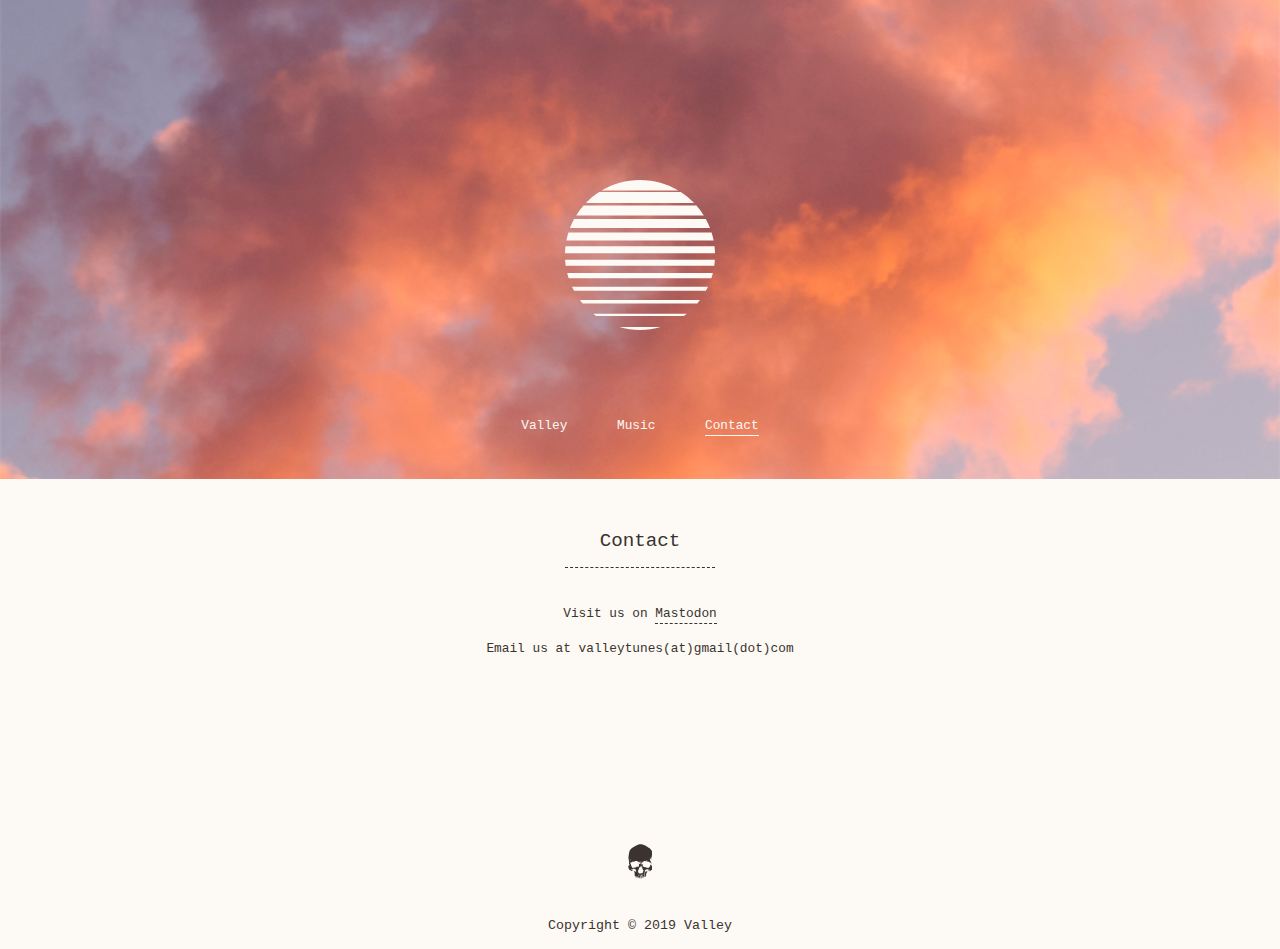
==== commit aa029ff9: "add changes to contact info" ====
--- a/contact.html
+++ b/contact.html
@@ -25,7 +25,7 @@
       </header>
       <article class="information">
          <h1>Contact</h1>
-         <p>Visit us on <a href="https://www.facebook.com/thebandvalley/">facebook</a></p>
+         <p>Visit us on <a rel="me" href="https://mastodon.social/@valleytheband">Mastodon</a></p>
          <p>Email us at valleytunes(at)gmail(dot)com</p>
       </article>
       <figure id="skull">
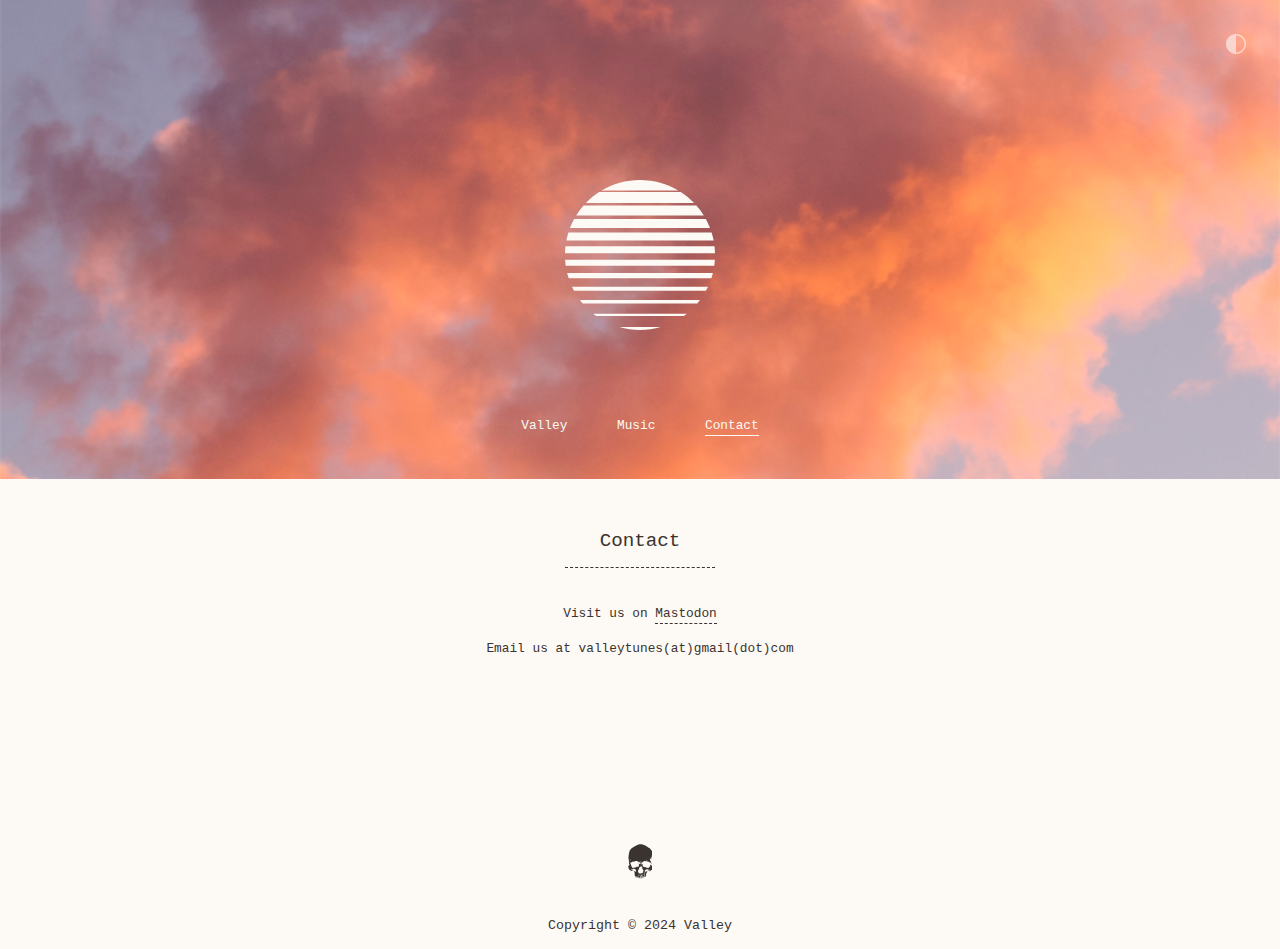
==== commit fdf700ac: "add darkmode functionality" ====
--- a/contact.html
+++ b/contact.html
@@ -1,40 +1,47 @@
 <!DOCTYPE html>
 <html>
-<head>
-      <meta charset="utf-8" />
-      <meta http-equiv="X-UA-Compatible" content="IE=edge">
-      <title>Valley</title>
-      <meta name="viewport" content="width=device-width, initial-scale=1">
-      <link rel="stylesheet" type="text/css" media="screen" href="css/style.css" />
-      <link rel="icon" type="image/png" href="favicon-32x32.png" sizes="32x32" />
-      <link rel="icon" type="image/png" href="favicon-16x16.png" sizes="16x16" />
-</head>
-<body>
-   <main class="content">
+  <head>
+    <meta charset="utf-8" />
+    <meta http-equiv="X-UA-Compatible" content="IE=edge">
+    <title>Valley</title>
+    <meta name="viewport" content="width=device-width, initial-scale=1">
+    <link rel="stylesheet" type="text/css" media="screen" href="css/style.css" />
+    <link rel="icon" type="image/png" href="favicon-32x32.png" sizes="32x32" />
+    <link rel="icon" type="image/png" href="favicon-16x16.png" sizes="16x16" />
+  </head>
+  <body>
+    <main class="content">
       <header class="background-image">
-         <figure id="logo"><svg xmlns="http://www.w3.org/2000/svg" viewBox="0 0 400 400"><style type="text/css">  
-            .st0{fill:#fdf9f4;}
-      </style><path class="st0" d="M394.3 248c-1.2 4.8-2.6 9.6-4.1 14.3H9.9c-1.5-4.7-2.9-9.5-4.1-14.3H394.3zM1.9 228.4H398c0.7-5.2 1.3-10.5 1.6-15.8H0.3C0.7 217.9 1.2 223.2 1.9 228.4zM1.3 176.4c-0.7 6.1-1.2 12.4-1.3 18.7h400c-0.2-6.3-0.6-12.5-1.3-18.7H1.3zM18.6 284.5c1.7 3.7 3.6 7.4 5.6 11.1h351.6c2-3.6 3.8-7.3 5.6-11.1H18.6zM40.2 320.4c2.2 3 4.6 5.9 7 8.7h305.6c2.4-2.9 4.7-5.8 7-8.8H40.2V320.4zM324.7 356.4H75.3c2.6 2.1 5.3 4.1 8 6h233.4C319.4 360.5 322.1 358.5 324.7 356.4zM344.2 61.4c-10.6-11.1-22.5-20.9-35.5-29.3H91.1c-12.9 8.4-24.8 18.2-35.5 29.3H344.2zM29.9 94.8h340.2c-5.8-9.4-12.4-18.3-19.7-26.6H49.5C42.3 76.4 35.7 85.3 29.9 94.8zM302.4 28.2C272.5 10.3 237.4 0 200 0S127.5 10.3 97.6 28.2H302.4zM144.8 392.3c17.6 5 36.1 7.7 55.2 7.7s37.6-2.7 55.1-7.7H144.8zM396.4 161.6c-1.4-7.3-3.3-14.6-5.5-21.6H9.1c-2.2 7-4 14.2-5.5 21.6H396.4zM386.7 128.1c-3.2-8.2-6.9-16.2-11.1-23.9H24.2c-4.2 7.7-7.9 15.6-11.1 23.9H386.7z"/></svg>         </figure>
-         <nav class="menu">
-            <ul>
-               <li id="left"><a href="index.html">Valley</a></li>
-               <li id="middle"><a href="music.html">Music</a></li>
-               <li id="right" class="active"><a href="contact.html">Contact</a></li>
-            </ul>
-         </nav>
+        <button id="theme-toggle" aria-label="Switch theme">
+          <svg height="24" viewBox="0 0 24 24" width="24" xmlns="http://www.w3.org/2000/svg">
+          <path d="m12 22c5.5228475 0 10-4.4771525 10-10s-4.4771525-10-10-10-10 4.4771525-10 10 4.4771525 10 10 10zm0-1.5v-17c4.6944204 0 8.5 3.80557963 8.5 8.5 0 4.6944204-3.8055796 8.5-8.5 8.5z" />
+          </svg>
+        </button>
+        <figure id="logo"><svg xmlns="http://www.w3.org/2000/svg" viewBox="0 0 400 400">
+          <style type="text/css"></style>
+          <path class="st0" d="M394.3 248c-1.2 4.8-2.6 9.6-4.1 14.3H9.9c-1.5-4.7-2.9-9.5-4.1-14.3H394.3zM1.9 228.4H398c0.7-5.2 1.3-10.5 1.6-15.8H0.3C0.7 217.9 1.2 223.2 1.9 228.4zM1.3 176.4c-0.7 6.1-1.2 12.4-1.3 18.7h400c-0.2-6.3-0.6-12.5-1.3-18.7H1.3zM18.6 284.5c1.7 3.7 3.6 7.4 5.6 11.1h351.6c2-3.6 3.8-7.3 5.6-11.1H18.6zM40.2 320.4c2.2 3 4.6 5.9 7 8.7h305.6c2.4-2.9 4.7-5.8 7-8.8H40.2V320.4zM324.7 356.4H75.3c2.6 2.1 5.3 4.1 8 6h233.4C319.4 360.5 322.1 358.5 324.7 356.4zM344.2 61.4c-10.6-11.1-22.5-20.9-35.5-29.3H91.1c-12.9 8.4-24.8 18.2-35.5 29.3H344.2zM29.9 94.8h340.2c-5.8-9.4-12.4-18.3-19.7-26.6H49.5C42.3 76.4 35.7 85.3 29.9 94.8zM302.4 28.2C272.5 10.3 237.4 0 200 0S127.5 10.3 97.6 28.2H302.4zM144.8 392.3c17.6 5 36.1 7.7 55.2 7.7s37.6-2.7 55.1-7.7H144.8zM396.4 161.6c-1.4-7.3-3.3-14.6-5.5-21.6H9.1c-2.2 7-4 14.2-5.5 21.6H396.4zM386.7 128.1c-3.2-8.2-6.9-16.2-11.1-23.9H24.2c-4.2 7.7-7.9 15.6-11.1 23.9H386.7z"/></svg>
+        </figure>
+        <nav class="menu">
+          <ul>
+            <li id="left"><a href="index.html">Valley</a></li>
+            <li id="middle"><a href="music.html">Music</a></li>
+            <li id="right" class="active"><a href="contact.html">Contact</a></li>
+          </ul>
+        </nav>
       </header>
       <article class="information">
-         <h1>Contact</h1>
-         <p>Visit us on <a rel="me" href="https://mastodon.social/@valleytheband">Mastodon</a></p>
-         <p>Email us at valleytunes(at)gmail(dot)com</p>
+        <h1>Contact</h1>
+        <p>Visit us on <a rel="me" href="https://mastodon.social/@valleytheband">Mastodon</a></p>
+        <p>Email us at valleytunes(at)gmail(dot)com</p>
       </article>
       <figure id="skull">
-            <?xml version="1.0" encoding="utf-8"?>
-            <svg xmlns="http://www.w3.org/2000/svg" viewBox="0 0 286.5 400"><path d="M182.2 370c0.6-0.4 0.8-0.5 0.9-0.6 0.8 0.8 1.6 1.6 2.6 2.6 -0.3 1.4-0.7 3.4-1.2 5.4 -0.8 2.9-2.8 4.9-5 6.8 -0.7 0.6-1.1 1.5-1.7 2.4 -0.7-1.4-1.6-3.1-2.5-4.8 2.7 0.2 4.5-1.7 4.5-4.4 0-1.7 0-3.5 0-4.9 -2.7 0-5.4 0-8.5 0 0.6 1.6 1.4 3.4 2.1 5.2 0.1 0.2 0.2 0.4 0.2 0.6 -0.1 2.3-0.3 4.7-0.5 7 0 0.3-0.5 0.4-0.8 0.7 -0.3 0.4-0.6 0.8-0.9 1.3 0.1 0.3 0.3 0.5 0.4 0.7 -0.8-0.1-1.5-0.1-2.4-0.2 -1 1.9-2 4-3 5.9 0-0.5-0.1-1.2-0.1-2.2 -0.5 0.4-0.9 0.8-1.3 1.1 0.6-2.8 1.5-5.5 1.8-8.3 0.3-2.6 0.1-5.2 0.1-8.1 -0.4 0.5-0.6 0.8-0.8 1.1 0.6-2 0-3.5-0.9-5.3 -1-1.8-0.7-4.3-0.9-6.5 -0.4-3.6-0.8-7.2-1.1-10.8 0-0.6 0.6-1.3 0.9-1.9 0.7 0.5 1.7 0.8 2.1 1.5 0.5 0.8 0.6 1.9 1.2 2.8 0-1.5 0.1-3 0-4.4 -0.1-1.6-1.9-2.7-3.1-1.7 -1.7 1.4-1.8-1.5-3.1-1 -0.4 0.2-0.9 0.1-1.6 0.3 1.7 0.6 2.8 1.3 1.1 3.1 -1.3-1.8-2.4-3.9-5.4-3 0.1 1.8 0.4 3.7 0.3 5.7 -0.1 1.1-0.9 2.1-1.6 3.7 -0.8-2.6-2-2.9-3.9-1.3 -0.9-0.8-1.8-1.6-2.7-2.4 -0.7 2.3-1.4 4.4-1.9 6.5 -0.5 2.3-1.3 4.7-1 7 0.2 1.4 0.6 2.5 0.1 4 -0.7 2-2.2 1.1-3.4 1.4 -0.2 0.1-0.4 0.1-0.7 0.2 -0.3-0.7-0.5-1.4-0.8-2.1 3.7-1.8 1.7-5.4 2.7-8.2 -1 2.2-2 4.4-3 6.7 -0.2 0-0.5-0.1-0.7-0.1 -0.5-1.9-1.1-3.7-1.6-5.6 -0.1 0-0.2 0-0.3 0 0.2 1.6 0.4 3.1 0.5 4.7 0.1 3.1-0.2 6.3 0.2 9.4 0.3 2.3 1.4 4.4 2.2 6.6 0.7 2 1.6 3.9 2.3 5.8 0.2 0.7 0 1.6-0.1 3.1 -0.9-1.4-1.4-2.2-1.9-2.9 -0.3-0.3-0.9-0.7-1.3-0.6 -1.7 0.3-3.4-0.7-3.6-2.2 -0.2-1.5-0.6-1.7-2.3-2 -0.7-0.1-1.4-1.1-1.9-1.8 -0.3-0.4-0.3-0.9-0.5-1.4 -0.6 0.2-1.3 0.4-1.9 0.7 -0.7 0.3-1.3 0.7-1.9 1 -0.3 0.2-0.8 0.5-0.8 0.8 -0.5 2.9-1 5.9-1.5 8.8 -0.2 0-0.4 0-0.6 0 -0.3-1.4-1-2.8-0.8-4.1 0.6-3.2 1.7-6.4 2.5-9.6 0.7-2.8 1.2-5.6 1.7-8.4 -0.3-0.1-0.5-0.1-0.8-0.2 -0.7 1.6-1.4 3.3-2.2 5.1 -2-1.3-4-1.9-3.6-4.5 -0.2-0.1-0.4-0.1-0.6-0.2 -0.2 0.6-0.7 1.2-0.6 1.7 0.9 4.8 2 9.6 3 14.5 0.1 0.5 0 1.1-0.1 2.1 -1.8-2.5-3.4-4.6-5.2-7 -0.4 0.9-0.5 1.2-0.8 1.9 -0.2-2-0.4-3.7-0.5-5.4 -0.1 0-0.3 0-0.4 0.1 -0.2 2.3-0.5 4.5-0.7 7 -0.8-1.3-2-2.3-2.2-3.4 -0.3-1.9-0.2-4 0-6 0.2-3.1 0.6-6.2 0.4-9.2 -1 1.8-1.6 4.3-3.1 5.2 -1.4 0.8-3.8 0-6.1-0.2 1.2 1.3 2.2 3 3.6 3.9 2 1.4 1.9 3.1 1.7 5.1 -3.6 0.1-5.5-2.4-7.8-4.9 -0.1 1.1-0.2 2.1-0.3 3 -0.5-2.3-3.7-3.1-3-6.2 0.5-2.5 0.1-5.1 0.1-8.2 -1 1.6-1.9 2.9-2.7 4.2 0.1 0.3 0.2 0.7 0.3 1 -1.7-0.3-3.4-0.7-5-1 -0.2 0-0.4-0.1-0.6 0 -2.2 1.3-2.2-0.4-2.3-1.7 -0.3-2.5-0.3-2.4-2.8-2.1 -0.9 0.1-2-0.9-2.9-1.3 0 0.1-0.1 0.7-0.2 2.1 -1.7-1.7-3.1-3.1-4.4-4.5 -0.2 0.1-0.5 0.2-0.7 0.3 0.2-0.9 0.4-1.8 0.6-2.6 0.4-1.6 0.3-3.2 0.3-4.7 0-3-1.6-5.2-2-7.8 -0.1-0.8 0.2-1.7 0.9-2.6 0.3 1.6 0.6 3.1 1 4.7 0.1-4.1 2.7-8.6-2.4-11.9 0.9-0.3 1.5-0.5 2.2-0.7 -0.7-1.1-1.5-2.2-2.2-3.3 -0.2-0.3-0.2-0.7-0.1-1 1.4-2.4 1.7-4.9 0.7-7.7 -2.4-1-3.4-3.9-1.7-5.9 0.7 0.3 1.5 0.6 2.4 1 -0.8-2.1-1.9-2.4-3.6-1.4 -0.5-1.2-0.9-2.4-1.4-3.5 0.2-0.1 0.3-0.2 0.5-0.3 0.6 0.5 1.2 1.1 1.8 1.5 0.5 0.2 1.1 0.2 1.7 0.2 -0.2-0.5-0.3-1.2-0.7-1.4 -1.4-0.7-2.9-1.3-4.8-2.2 1.2-0.4 1.9-0.6 3.2-0.9 -0.7-0.8-1.3-1.4-2-2.1 0.4-1 1-2.3 1.7-3.8 0.5 0.4 1 0.7 1.4 1.1 0.4 0.3 1 1 1.2 0.9 1.8-0.9 3.3-0.2 4.8 0.8 0.6 0.4 1.5 0.4 2.2 0.5 0.7 0.1 1.4 0.1 2.1 0.2 0.5 0.1 1.1 0.3 1.6 0.5 -0.4 0.3-0.8 0.6-1.3 0.9 -0.2 0.2-0.5 0.3-1.1 0.5 3.2 1.2 5.8 2.8 7.8 5.4 1.4-0.8 3.1-5.3 2.2-7.1 -0.9-1.8-1.4-3.5-1-5.6 0.3-1.4-0.5-3-0.8-4.5 -0.2-1.4-0.1-2.9-0.6-4.2 -0.6-1.5-1.5-3.1-2.7-4.3 -2.3-2.1-4.7-4.1-7.3-5.6 -1.4-0.8-3.6-1.2-5.2-0.9 -2.5 0.5-4.5-0.8-6.7-1.2 -0.6-0.1-1-1.1-1.5-1.6 0.1-0.3 0.2-0.5 0.3-0.8 -1.4 0.4-2.8 0.7-4.1 1.2 -1.7 0.7-3.2 1.7-4.9 2.3 -1.4 0.5-3 0.9-4.5 1 -3.1 0.3-6.2 0.3-9.2 0.5 -0.9 0.1-1.7 0.6-2.6 0.9 -1.1 0.4-2.2 1-3.3 0.9 -1.4-0.1-2.7 0-2.6 1.6 0.1 1 1.1 2 1.9 3.3 -0.8 1.2 0 4.6-3.3 4.6 -2.4 0-5.7 0.6-6.5-3.2 -0.9 0.2-1.7 0.4-2.4 0.6 1.1 1 2.2 2 3.2 3 -0.1 0.2-0.2 0.4-0.3 0.7 -0.9-0.2-1.8-0.5-2.7-0.7 0.1 1 0.2 1.9 0.2 3 -0.5 0.1-1.4 0.4-2.3 0.6 -1.2-2-2.3-3.8-3.5-5.8 -1.1-0.1-2.4-0.2-4.1-0.3 -0.9-2.9-2-6.2-3.1-9.6 -0.2 0.1-0.7 0.5-1.4 1 -0.3-1-0.7-1.9-0.9-2.8 -0.2-1-0.1-2.3-1.8-1.8 -0.2 0.1-0.5-0.3-0.7-0.5 -1.7-3.2-3.1-6.5-2.9-10.2 2.6 0.6 3.5-1 3.1-5.5 -0.7 1.6-1.5 3.1-2.4 5 -3-2.9-3.5-6.3-4-9.5 -0.5-2.6-0.5-5.8 0.5-8.2 1.8-4.1 4.2-8.2 8.1-10.8 1-0.6 2.3-0.7 3.5-1.1 2.2-0.7 3.5-2.9 2.6-5.1 -0.8-1.8-1.8-3.6-2.9-5.3 -3-5.1-3.7-10.3-2.6-16.4 1-5.7 0.5-11.8 0-17.6 -0.4-4.5-1.7-9-2.6-13.5 -1-5.3-2.1-10.5-3.1-15.8 -0.5-3-0.7-6.1-1.2-9.1 -1.3-7.3 1.1-14.1 1.9-21.2 0.4-3.7 0.6-7.5 1-11.3 0.7-6 1.3-12 2.5-17.9 1.6-8.2 3.4-16.5 5.8-24.6 1.4-4.9 3.9-9.5 6.3-14 2.4-4.2 5-8.3 8.2-12 3.2-3.7 7.1-6.8 10.8-10 3.9-3.3 7.9-6.4 12.1-9.3 3.7-2.5 7.7-4.7 11.7-6.9 4.8-2.7 9.7-5.2 14.6-7.9 9.1-5 17.9-10.4 27.7-14.1 8.4-3.2 16.8-6.2 25.7-7.8 10.6-1.9 21.2-1.9 31.7 0.8 13.1 3.4 25.1 9.6 36.7 16.3 4.2 2.4 8 5.5 12.2 7.9 4.6 2.6 9.6 4.5 14.1 7.2 5.6 3.3 11.2 6.7 16.3 10.6 5 3.8 9.7 8.2 14.2 12.6 3.5 3.5 6.5 7.4 9.4 11.4 4.3 5.9 7.5 12.5 9.3 19.6 1.2 4.7 2.1 9.4 2.8 14.2 0.9 6.3 1.3 12.7 2 19 0.4 3.9 1.1 7.8 1.4 11.7 0.2 2.2-0.3 4.5-0.3 6.7 0 1 0.3 2 0.4 3 0.3 3.5 0.7 7 0.8 10.5 0.1 4.4-0.5 8.8-2.1 13 -0.5 1.3-0.7 2.8-1.1 4.2 -0.4-0.1-0.7-0.1-1.1-0.2 0.2-3.8 0.3-7.6 0.6-11.5 0.2-2.4 0.3-4.9 1-7.2 0.6-1.8-0.3-2.2-0.9-2.5 -0.8 2.9-1.3 5.9-2.4 8.8 -0.6 1.7-2.2 3-2.9 4.7 -0.7 1.7-0.8 3.6-1.3 5.5 -0.9-0.2-1.5-0.4-2.2-0.6 -0.7 1.7-1.4 3.3-2 4.9 -0.3 0-0.5-0.1-0.8-0.1 0.1-2 0.3-4 0.4-6.2 0.9 0.2 1.5 0.4 2.2 0.6 -0.3-3 3.2-5.7 0.4-8.9 2.3-0.2 2-1.4 1.1-2.9 -0.1 0.5-0.2 1-0.4 1.6 -0.5-0.6-1-1.1-1.4-1.6 0.6-0.3 1.2-0.6 1.5-0.7 -0.6-1.5-1.7-2.9-1.5-4.1 0.5-2.5-1.2-5.2 0.8-7.6 0.7-0.9-1.4-4-2.9-4.5 -0.5 4.7-0.9 9.3-1.4 13.9 -0.1 0-0.3-0.1-0.4-0.1 -0.4-1.4-0.8-2.8-1.1-4.2 -0.2 0-0.5 0.1-0.7 0.1 -0.8 4.3-1.6 8.6-2.4 12.9 -0.2 0-0.3 0-0.5 0 -0.3-1.1-0.5-2.2-1-4.1 -0.7 1-1.2 1.7-1.8 2.5 0.6 0.2 1.1 0.3 1.9 0.5 -1.2 1-2.2 1.8-3.8 3.1 1.5-0.2 2.2-0.3 3.1-0.5 -0.6 1.2-1 2.1-1.6 3.3 -0.3-0.5-0.5-0.8-0.9-1.4 -0.4 1.4-0.5 2.5-1 3.6 -0.8 1.8-1.8 3.5-2.8 5.2 -0.1 0.2-1-0.2-1.7-0.4 -0.1 0.3-0.2 0.9-0.5 1.3 -1.1 1.3-2.9 2.3-2 4.5 0.7 1.6 1.2 3.3 1.6 5 1.4 6.3 7 9.9 9.6 15.4 1.9 3.9 3.3 7.8 3.7 12.2 0.2 2.7 2 5.3 3 7.9 0.3 0.8 0.2 1.7 0.4 2.6 0.1 0.4 0.4 0.9 0.7 1.1 2.7 1.8 2.8 3.8 0.2 6.2 -1.5-2.1-2.9-4.1-4.4-6.1 0.2-0.1 0.4-0.2 0.5-0.4 0.7 0.6 1.3 1.1 2.4 2 -1.3-3.7-2.4-6.8-3.6-10.4 -6.3 0.3-11.1-4.3-16.7-7.3 0.3 0.4 0.5 0.8 0.8 1.2 0.3 0.4 0.7 0.6 0.9 1.2 -1.9-0.6-3.7-1.4-4.7-3.4 -0.4-0.8-1.7-1.4-2.6-1.5 -3.2-0.3-5.8-1.6-8.2-3.6 -0.6-0.5-1.5-0.7-2.3-0.8 -3.7-0.2-7.5-0.3-11.2-0.6 -1-0.1-1.9-0.8-2.8-1.2 -1.1-0.4-2.3-0.8-3.5-1.2 -0.4-0.1-1.1-0.1-1.3-0.3 -1.6-2.4-4.2-1.5-6.3-2 -3.5-0.8-7.3-0.8-10.5-2.9 -0.5-0.3-1.5 0-2.3 0.1 -0.9 0.1-1.8 0.4-2.9 0.6 0.2-1 0.3-1.7 0.5-3.1 -2.8 1.7-5.1 3.2-7.3 4.6 -0.2 0.2-2 1.9-1.4-0.4 -0.3 0-0.9-0.2-1-0.1 -0.7 1.4-1.4 2.8-2.1 4.2 0.2 0.2 0.5 0.4 0.7 0.6 0.7-0.3 1.3-0.5 1.9-0.8 0.2 0.5 0.4 1.1 0.6 1.8 -2.7 0.9-5.3 1.9-8 2.6 -0.8 0.2-1.8-0.7-2.8-0.7 -0.5 0-1.1 0.7-1.4 1.4 -1.3 0.3-2.7 0.8-4.1 0.9 -1.4 0.1-2.8-0.2-4.3 0.2 0.6 0.2 1.1 0.4 1.7 0.5 0 0.1 0.1 0.3 0.1 0.4 -1.5 0.3-3 0.7-4.5 1 -0.2 0.2-0.4 0.5-0.6 0.7 0.5 0.2 1.1 0.6 1.5 0.5 1.7-0.6 3.3-0.4 4.9 0 0.8 0.2 1.7 0.4 2.5 0.6 -0.2 0.8-0.3 1.8-0.7 2.5 -0.8 1.4-1.9 2.6-2.9 4 -0.4-1.5-1.4-1.5-2.9-0.9 -0.6 0.3-1.5-0.4-2.3-0.3 -2.6 0.1-5.2 0.2-7.9 0.4 -1.5 0.1-3 0.2-5 0.4 0.7-1.2 0.9-1.6 1.6-2.8 -3.1 0.8-5.7 1.5-8.2 2.1 1.9 1.5 3.8 0.6 6.2-0.3 -0.6 0.8-0.8 1.4-1.1 1.5 -0.8 0.4-2.7-0.3-1.5 1.8 -0.6 0.2-1.8 0.6-1.8 0.5 -1-2.1-2.6-1.2-4-0.9 -0.3 0.1-0.7-0.1-1.6-0.2 0.8-0.5 1.2-0.8 1.6-1 -0.3-0.3-0.7-0.6-1.3-1.2 1.3-0.3 2.2-0.5 3.1-0.7 0-0.2-0.1-0.4-0.1-0.6 -1.3 0.1-2.5 0.3-4.1 0.4 0 0-0.4-0.5-1-1.1 1.5-0.3 3-1 4.2-0.7 4.4 1.1 8.4 0.1 12.4-1.6 0.7-0.3 1.5-0.2 2.3-0.3 1.4-0.2 2.7-0.5 4.1-0.7 -0.1-0.4-0.2-0.7-0.2-1.1 -0.6 0.2-1.2 0.3-2 0.5 0-0.4 0.1-0.8 0.1-1.1 -1.6 3.2-4.4 0.9-6.6 1.5 -0.8 3-3.2 2-5 1.6 -2.8-0.7-5.3-0.7-7.7 1.3 -0.7-0.8-1.4-1.5-2.2-2.4 -0.2 0.5-0.5 1-0.7 1.5 -0.9-2.9-5-4.1-7.7-2.2 -0.3-0.8-0.6-1.6-0.9-2.5 0.7-0.1 1.2-0.2 1.8-0.3 -1.1-1.6-2.4-2.2-4.2-1.7 0.3 0.8 0.7 1.7 1.2 2.8 -4.1-1.5-7.9-2.9-11.6-4.3 0-0.1 0.1-0.2 0.1-0.4 0.7-0.1 1.4-0.1 2.1-0.2 0.1-0.2 0.1-0.5 0.1-0.7 -1-0.2-1.9-0.4-3-0.6 -0.5-0.6-1.1-1.5-1.9-2.5 0.5-0.2 0.9-0.4 1.7-0.8 -0.8-0.2-1.3-0.6-1.7-0.4 -0.4 0.2-0.7 0.8-1 1.2 -2.2-2.3-4.9-3.3-8.2-2.6 -0.4 0.1-0.7 0.3-1.1 0.3 -2.6-0.3-5.5-1.7-7.6-0.9 -3.5 1.3-7-2-10.1 1.2 0 0.2-0.2 0.8-0.4 1.9 -0.1-0.1 0.2 0.2 0.9 0.7 -0.7-0.1-1.3-0.3-1.4-0.1 -2.4 2.6-5.3 1.8-8.3 1.5 -1.3-0.2-2.8 0.2-4.1 0.2 -0.8 0-1.5-0.4-1.8-0.5 -4.4 1.1-8.5 2.1-12.7 3.1 -0.1-0.2-0.1-0.4-0.2-0.6 -0.1 0.4-0.3 0.9-0.3 0.8 -2 0.2-3.8 0.4-5.6 0.6 -0.3 0.4-0.6 1.2-1.2 1.4 -1.9 1-4.3 1.3-5.7 2.7 -2.4 2.4-5.5 2.5-8.2 4 -1.5 0.8-2.9 1.8-4.4 2.8 0.2 0.8 0.4 1.7 0.6 2.7 -1-0.1-2-0.2-3.5-0.3 1 1.3 1.7 2.4 2.7 3.7 -0.3 0.6-0.9 1.7-1.4 2.9 -0.1 0.3 0.4 1.1 0.8 1.3 1.2 0.6 2.5 0.9 1.9 2.8 -0.1 0.4 0.5 1 0.7 1.5 0.3-0.2 0.5-0.3 0.7-0.5 -0.1-0.5-0.1-1-0.3-2.4 1.3 1 2.1 1.7 3 2.4 -1 1-1.9 1.9-3.1 3 1.6 0.3 2.5 0.4 3 0.5 0.2 1.8 0.3 3.2 0.5 4.6 0.2 1.5 0.4 2.9 1 4.2 0.8 1.3 1.8 2.5 2.3 3.9 1.3 3.8 2.1 7.7 3.5 11.3 0.7 1.8 2.3 3.2 3.7 4.7 0.3 0.3 1.1 0 1.8 0 0.4 2.4 0.7 4.8 1.1 7.2 -0.4 0.2-0.7 0.5-1.1 0.7 3.1 2 6.2 4 9.3 5.9 0.5 0.3 1.5-0.1 2.3-0.4 1.5-0.5 3-1.2 4.5-1.8 0.1 0.3 0.2 0.6 0.3 0.8 -0.7 0.3-1.5 0.5-2.2 0.8 1.7 3.3 4.7 2.5 7.4 2.6 3.3 0.1 4.3-2.8 6.3-4.6 -0.3-0.5-0.7-1-1.3-1.9 -2.4 1.7-4.7 3.5-7 5.1 -0.4 0.3-1.2 0.4-1.4 0.2 -0.5-0.5-1.1-1.3-1-1.9 0.1-1 0.6-2 1.3-2.8 0.5-0.5 1.5-0.7 2.9-1.3 0.9-1.4 4.1-2.9 5.5-2.2 0.5-0.7 1.1-1.5 1.6-2.2 0.2 0.1 0.4 0.2 0.6 0.3 -0.2 0.7-0.4 1.5-0.8 2.2 -0.3 0.7-0.9 1.3-1.1 1.7 1 0.6 1.8 1 2.5 1.6 0.1 0.1-0.3 0.9-0.5 1.6 4.6-1.1 9.2-2.2 13.9-3.3 -1.4-2.7-0.7-4.2 2.1-4.2 2.7 0 3.1-1 2.1-3.5 3 1.4 6.7-3.8 8.8 1.7 0.9-0.3 1.7-0.5 2.9-0.9 -0.3 0.8-0.5 1.1-0.6 1.4 0 0.8 0 1.7 0.1 2.5 0.8-0.2 1.6-0.3 2.3-0.7 0.9-0.5 1.8-1.2 2.5-1.9 0.8-0.8 1.7-1.7 2.3-2.8 0.3-0.5 0-1.2-0.1-2 -1.5 0.9-2.7 1.5-3.8 2.1 -0.8-0.6-1.5-1.2-2.3-1.8 -1.1 1.5-2.3 1.6-3.4 0.1 1.2-0.6 2.2-1.1 3.3-1.7 -0.4-0.4-0.8-0.7-1.2-1 2.2-1.1 4.5-2.2 6.7-3.2 0.1-0.1 0.4 0.1 0.6 0.2 0.9 0.3 2.3 4.3 1.9 5.2 -0.3 0.6-0.3 1.4-0.6 2 -0.3 0.6-0.7 1.2-1 1.8 1.6-0.4 3.1-0.8 4.7-1.2 0.2-0.1 0.6 0 0.7-0.2 3.7-4 8.8-7.1 9.2-13.3 0.1-1.6-0.3-3.3-0.4-4.9 -0.1-2.9-0.2-5.8 0.1-8.6 0.2-2.3 1-4.5 1.6-6.8 3.3 1.9 6.5-0.6 6.8-2.9 2.7 2.2 3.9 5.1 4.1 8.6 0.2 0 0.4 0 0.6-0.1 0.4-2.2 1.3-4.4 1.1-6.6 -0.1-2.6 1.1-2.3 3.1-2.4 -0.5-0.3-0.9-0.5-1.4-0.8 1.4-0.7 2.5-1.2 3.9-1.9 0.2 0.2 0.6 0.6 0.8 0.9 0.4-2 0.8-4.1 1.2-6.3 1.9 0.9 4.1 1 3.7 3.6 3.3 1.2 2.8 5.1 4.9 7.2 0.6 0.6 0.9 2 0.6 2.9 -0.8 2.6 0.5 4.8 1 7.2 0.1 0.6-0.3 1.3-0.4 2 0.2 0.2 0.4 0.3 0.6 0.5 0.7-0.9 1.7-1.6 2.1-2.6 0.2-0.5-0.5-1.4-0.9-2.5 0.1-0.5 0.9-1.9 0.5-2.7 -0.9-2.1 0.7-2.7 1.7-3.3 0.7-0.4 2 0.2 3 0.6 1 0.4 2.6 0.9 2.7 1.6 0.4 2.1 0.2 4.3 0.2 6.5 0 0.4-0.3 0.8-0.3 1.1 0.7 3.4 1.4 6.7 2.1 10 1.1 5.2 4.9 8.4 8.8 11.5 6.2 4.8 13.2 5.6 20.6 4.9 1-0.1 2.6-0.3 3.2 1.6 0.2 0.7 1.3 1.3 2.1 1.6 2 0.9 4 1.7 6.1 2.3 0.9 0.3 1.9 0.2 2.8 0.2 0.1-0.2 0.2-0.5 0.3-0.7 1 1.2 2 2.4 3 3.8 -0.6 0.5-1.1 0.9-1.6 1.3 1 0.4 1.9 0.7 3 1.1 -0.3-1.7-0.5-3.3-0.7-4.9 0.2-0.1 0.4-0.2 0.6-0.3 0.8 1.1 1.7 2.1 2.7 3.4 0.3-0.9 0.5-1.5 0.5-1.6 1.7 0.1 3.1 0 4.5 0.3 0.6 0.1 1.1 0.8 1.6 1.1 2.4 1.3 4.6 0.3 4.9-2.3 0.1-1.5 0.8-2.4 2-2.4 0.7 0 1.4 1.2 2.1 2 0.2-0.3 0.4-0.7 0.8-1.6 0.3 2.6 0.6 4.8 0.9 7.6 1.6-1.8 2.7-2.9 3.7-4.5 1.4-2.2 2.5-3.6 1.8-6.5 -0.4-1.7 1.2-3.9 2-5.9 0.4 0.1 0.7 0.2 1.1 0.3 -0.2 0.8-0.4 1.7-0.5 2.5 -0.1 0.7 0.1 1.4 0.2 2.1 0.5-0.2 0.9-0.4 1.4-0.7 0.6-0.3 1.2-0.6 2.2-1 -2.8-2.1-0.9-3.8 0.4-5.6 0.4 0.3 0.9 0.7 1.3 1.1 1.6-1.5 2.1-3.2 1.7-5.2 -0.1-0.9 0.4-1.9 0.6-2.9 0.7-3.3 1.3-6.6 2-9.8 0.6-2.5 2.6-3.3 4.8-3.7 1.6-0.2 3.3-0.3 4.9-0.5 0.5 0 1.1 0.1 2.4 0.2 -1.1 0.8-1.6 1.1-2 1.4 -0.5 2.7 3.9 3.7 2.6 7.1 -0.1 0.4 1.3 1.3 1.9 1.9 0.2-0.1 0.4-0.2 0.6-0.3 -0.2 1-0.3 1.9-0.5 2.9 0.2 0.1 0.4 0.1 0.6 0.2 0.5-1.6 1-3.2 1.6-4.8 -0.8 3.8 1.6 4.7 4.4 5.4 0.9 0.2 1.7 0.8 2.4 1.4 3.3 2.9 6.6 5.7 8.1 10.1 0.8 2.4 0 4.8-3.2 5.1 -1.2 0.1-2.4 1.8-3.5 2.8 -0.4 0.3-0.6 0.9-1.1 1.7 -0.5-1-0.9-1.7-1.3-2.5 -0.6 0.1-1.3 0.2-1.9 0.1 -0.6 0-1.1-0.3-2.4-0.7 0.7 1.2 1 2.2 1.5 2.3 1.7 0.5 0.9 3.5 3.3 3.2 -0.2 2 2.3 3.6 1.1 5.8 -0.2 0.3 0 0.9 0.1 1.3 0.2 0.1 0.4 0.1 0.7 0.2 0.3-0.8 0.6-1.6 0.9-2.4 0.9-0.1 2.1-0.3 3.6-0.6 -1.2 3.7-2.3 7.2-3.5 10.7 -0.1 0.4-0.7 0.7-1.1 0.7 -0.3 0-0.8-0.5-0.9-0.8 -0.3-0.8-0.5-1.8-0.8-3 0.6 0.3 0.9 0.4 1.7 0.8 -0.4-1.6-0.7-3-1-4.4 -0.2 0-0.5-0.1-0.7-0.1 -0.6 1.4-1.3 2.8-1.8 4.2 -0.6 2-0.9 4.1-1.7 6.1 -0.7 1.7-1.6 3.4-2.7 4.8 -0.9 1.1-1.9 2.3-3.9 1.4 -0.8-0.3-2.5 1.2-3.6 2 -1.2 0.9-2.5 1.8-3.5 3 -0.6 0.8-0.7 1.9-0.9 2.4 -1.3-0.2-2.5-0.3-3.6-0.7 -2.9-1-6.3-1.4-7.3-5.1 0.5-0.9 1-1.9 1.7-3.2 -1.4 0-2.3 0-3.4 0 -0.5-2.1-1.9-2.9-4.2-3.1 -3.3-0.2-6.8-0.2-9.6-1.6 -3.3-1.6-7.4-1.4-10.1-4.4 -0.9-1-2.4-1.5-3.8-2.3 0.1 0.6 0.1 1.3 0.2 1.8 0.9 1.2 3.3-0.5 3.3 2.5 -2.1-0.2-4.1-0.5-6.1-0.6 -0.8-0.1-1.8 0-2.6 0.3 -2.1 0.8-3.1 0.4-4.3-2.1 -0.9 0.8-1.7 1.5-2.7 2.4 1.3 0.2 2 0.3 2.8 0.4 0.1 0.3 0.1 0.6 0.2 0.9 -3.5 1.5-7 2.8-10.5 4.4 -0.9 0.4-1.6 1.6-2.4 2.3 -0.6 0.6-1.3 1.2-1.8 1.6 -1.8 3.1-3.5 6-4.9 8.4 1.3 1.1 2.8 1.8 3.3 3 1.1 2.6 1.2 5.1-1 7.5 -0.9 1-1.3 2.9-1.4 4.4 -0.3 4.6-0.6 9.2-0.5 13.8 0.1 2 1.4 3.9 2.1 5.8 0.3-0.1 0.6-0.2 0.9-0.3 -0.2-0.7-0.3-1.5-0.6-2.1 -1.1-1.7-0.9-2.8 0.8-3.4 -1-0.9-1-0.9 2.9-3.9 -0.1-1.4-3.2-2.2-0.7-4.3 -0.3-0.4-0.6-1-1.1-1.7 -0.3 0.5-0.6 0.9-0.8 1.3 -1.9-2.3 1.4-3.1 1.5-4.8 0.1-1.9 1.8-2.7 2.8-3.9 1.1-1.4 2-3 3.1-4.6 0.6 0.1 1.3 0.2 1.3 0.2 0-1.3-0.3-2.6 0.1-3.6 0.3-0.6 1.7-0.7 2.7-1 -0.2-1.5 2-4.1 3.9-4.3 0.5 0 1-0.1 1.5-0.1 0.5 0 1 0.1 1.4 0.1 -0.2 0.4-0.6 0.8-0.7 1.2 -0.4 2.4-2.1 3-4.2 3.2 -0.1 0-0.2 0.2-0.4 0.3 -3.5 1.5-3.8 3.1-1 5.2 2.9-1.1 5.6-2.3 8.7-3.5 0 3.3 2.1 1.4 3.3 1.6 -0.3-0.2-0.6-0.4-1.2-0.7 1.3-0.6 2.4-1.2 3.7-1.8 0.2 0.2 0.6 0.7 1.2 1.4 -0.7 0.2-1.2 0.4-1.2 0.4 -0.7 2.6-2.4 4.2-3.6 6.1 0.9-0.4 1.9-0.8 2.9-1.3 -0.7 1.4-1.4 2.7-2.1 4.2 -1.4 0.1-1.3 0-0.8 1.6 0.1 0.5-0.2 1.3-0.6 1.6 -1.4 1-3 1.9-4.4 2.8 -0.5 1-1.3 2-1.6 3.1 -0.2 0.9 0.2 2 0.3 3 0.2 0 0.5 0 0.7 0.1 -0.7 0.6-1.4 1.1-2.3 1.9 2.4 1.6 1.3 3.2 0.2 4.7 -0.4 0.6-1.2 0.9-1.8 1.4 -0.2-0.1-0.4-0.3-0.6-0.4 0.1 0.6 0.3 1.2 0.5 2.1 -0.6-0.3-1-0.5-1.4-0.7 0.2 1.1 0.4 2.2 0.4 3.3 0.2 3.4 0.2 6.8 0.5 10.2 0.1 1 0.4 2 0.9 2.9 1 2 0 3.5-2.3 3.5 -1.6 0-3.4-0.6-4.8 0.7 -0.8 0.8-1.5 1.8-2.5 2.4 -2.4 1.5-4.8 2.7-7.3 4 -0.4 0.2-0.9 0-1.6 0 0-0.7-0.1-1.4-0.1-2.1 -0.3-2.2-0.7-4.3-0.9-6.5 0-0.8 0.8-1.7 0.8-2.5 0.1-1.7 0.6-3.4-0.4-5.1 -1.5-2.7-1.2-5.8-1.5-8.8 -0.2-1.5-0.3-3-2.2-3.3 -0.4-0.1-0.8-0.6-0.9-1.3 0.9 0.3 1.7 0.7 3.1 1.2 -1.3-1.8-1.1-4.3-4-3.9 -0.3 0-1-1.1-1-1.7 0-0.7 0.6-1.4 1-2.1 0.2 0.1 0.5 0.2 0.7 0.4 0.1-0.8 0.1-1.6 0.2-2.4 0.1 0 0.3-0.1 0.4-0.1 0.2 0.6 0.5 1.3 0.7 1.9 0.2 0 0.4-0.1 0.6-0.1 -0.5-2.1-1-4.1-1.6-6.4 -2.1 1.7-3.1 2.7-2.4 5.6 0.8 3.3-0.1 7.2-1.1 10.6 -0.8 2.6 0.3 4.6 0.7 6.8 0.2 1.7 1.2 3.3 1.9 4.9 1.8 3.7 2.3 7.6 1.8 11.6C182 365.5 182.2 367.5 182.2 370zM139.9 203.9c-1.5 1-3.2 0.6-4.9 0.6 -1.8 0-3.5-0.2-5.3-0.3 0 0.3-0.1 0.6-0.1 0.9 1.9 1 3.8 2.1 5.9 3.2 0.1-1.8 2-2.5 3.6-2.1 2 0.5 4.1 0.7 6.1 1 0.1-0.4 0.2-0.8 0.2-1.2 -0.7-0.2-1.4-0.4-2.1-0.5 -1.4-0.1-2.9 0.2-3.4-1.6 2.1 0.7 4.1 0.6 5.9-0.7 0-0.2-0.1-0.5-0.1-0.8C143.7 202.9 141.8 203.4 139.9 203.9zM120.5 364c-0.6 1.6-1.1 3.3-1.7 4.9 0.2 0.1 0.5 0.2 0.7 0.3 1.4-1.9 2.8-3.9 4.2-5.9 0.3 0.1 0.6 0.2 0.9 0.2 0.4 1.9 0.8 3.8 1.2 6.2 0.8-2.8 1.3-5.4 2.4-7.7 1.3-2.7 2.8-6.6 2.1-8.8 -1 2.2-1.8 3.9-2.7 5.8 0-1.8 0.1-3.2-0.1-4.6 -0.1-0.6-0.8-1-1.2-1.5 -0.4 0.4-0.9 0.8-1.3 1.2 -0.3 0.3-0.6 0.6-1 0.8 -0.8 0.5-1.6 0.9-2.4 1.4 -0.4 0.2-0.9 0.4-1.6 0.8 -0.1-1.2-0.2-2.1-0.2-2.4 1.2-0.5 2.1-1 3-1.4 0-0.2 0-0.4 0-0.7 -2.2 0.8-3.5 0-4.6-1.8 0.6 2.7 1.2 5.4 1.8 8.2 1.4-0.4 2.5-0.8 3.9-1.2 -0.7 1.1-1.1 1.7-1.6 2.4C120.8 361 120.3 362.3 120.5 364zM155.3 257.1c-0.7-2.2-1.8-3.3-3.6-3.2 -1.9 0-3.6 0.3-4.2 2.7 -0.1 0.5-1 1-1.6 1.1 -1.4 0.4-3.1 0.2-4.3 0.8 -1.9 0.9-3.1 2.5-4.2 4.6 -1.4 2.5-3.6 4.9-5.6 6.9 -4 3.9-5.2 8.8-6 13.6 -0.3 2.1-1 4.1-1.8 5.7 -2.4 4.5-3.7 9.6-7.6 13.2 -0.3 0.3-0.2 1-0.3 1.5 -0.2 1.3-0.4 2.5-0.6 3.7 -0.7 6-0.4 12 0.8 18 0.1 0.7 0.7 1.4 1.3 1.8 2.3 1.4 4.7 2.7 7 4.1 0.2 0.1 0.4 0.1 0.5 0.2 -0.3 3.1-3 0.4-4.2 2 1.1 0.4 2.2 0.7 2.8 1 0.9-0.8 1.6-1.5 1.9-1.8 1.3 0.5 2.2 0.9 3.1 1.2 0.5 0.2 0.9 0.4 1.3 0.5 -0.1-0.5-0.1-1-0.2-1.6 2.4-0.5 2.8 1.4 3.8 3.2 -1.9 0.2-3.6 0.4-5.6 0.6 0.2 1 0.4 1.8 0.6 2.6 0.6-0.9 1-1.5 1.5-2.2 0.6 0.5 1.2 1 1.8 1.5 -0.1 0.1-0.2 0.3-0.3 0.4 -0.6-0.1-1.2-0.2-2.5-0.5 2.3 1.4 3.2 2.8 1.9 4.9 1.2-0.8 2.3-1.5 3.8-2.5 0.4 0.6 1.2 1.3 1.4 2.1 0.4 1.6 0.7 2.8 2.7 1.8 0.3-0.2 1 0.2 2 0.4 -0.8-1.7-1.4-3-2.1-4.5 -0.2 0-0.9 0-1.9 0 0.5-0.8 0.7-1.6 1.1-1.7 2.8-0.8 5.2 1.5 5 4.4 -0.2 2.3 0 4.7 0 7 0.5-1.6 0.4-3.2 0.5-4.8 0.1-1.6 0.4-3.3 0.6-4.9 0.1 0.1 0.2 0.2 0.4 0.3 0.7-1 1.5-2 2.3-3.1 -1.1-0.4-1.5-0.6-1.9-0.7 -0.4-0.1-0.7-0.3-1.2-0.4 2.3-2.6 2.3-2.9 0.1-3.8 2.1-0.4 3.9-0.8 5.9-1.2 1.3 2 6.2 3.7 9.4 2.9 0.3 0.4 0.5 0.9 0.6 1 0.8-1.1 1.6-2.2 2.3-3.2 1.4 1.2 2.5 0.7 3.2-0.7 0.5-1 1.5-1.8 2.2-2.6 0.2 0.2 0.4 0.4 0.7 0.6 -0.8 0.9-1.6 1.8-2.6 2.9 0.9-0.2 1.4-0.3 2-0.4 -0.6 0.8-1 1.3-1.5 1.9 0.2 0.2 0.4 0.3 0.6 0.5 1-1.4 2.1-2.7 2.9-4.2 2.5-4.9 3.8-10.1 3.8-15.6 0-0.8-0.1-1.7 0.3-2.3 2.2-3.8 3.2-7.7 0.8-12.1 -0.5 1.5-0.9 3-1.4 4.5 -0.5-2.2-1-4.3-1.3-6.4 -0.2-1.6-1.2-2.9-1.8-4.3 -1.1-2.5-1.4-5.4-2.1-8.1 -0.2-0.9-1.1-2.3-0.8-2.6 1.1-1.2 0-1.6-0.6-2.1 -0.1-0.1-0.9 0.5-1.6 0.9 -1.8-5.9 0.5-12.3-2.5-18.1 -0.3 2-0.5 4.1-0.8 6.1 -2.4-0.6-4.5-2.9-4.5-5 0-1.2 0.9-2.4 0.8-3.5 -0.1-2.1-0.6-4.2-1-6.2 0-0.2-0.6-0.3-0.9-0.4C155.7 255.8 155.6 256.2 155.3 257.1zM215.6 186.3c0.1-0.4 0.2-0.7 0.3-1 -1.2 0.2-1.7-0.7-2.1-1.7 -0.1-0.2-0.6-0.3-0.9-0.5 0.1 0.3 0.2 0.6 0.3 0.9 0.1 0.4 0.3 0.7 0.5 1.3 -0.9-0.3-1.6-0.5-2.2-0.7 0.2-1.2 1.5-2.9-1.3-2.6 0.3 0.8 0.5 1.5 0.8 2.3 -0.9 0-1.6-0.1-2.3 0 -0.5 0.1-1.1 0.4-1.6 0.6 0.1 0.1 0.1 0.3 0.2 0.4 0.6-0.1 1.1-0.3 1.7-0.4 0 0.2-0.1 0.5-0.2 0.7 4.7 2.2 9.2 4.7 14.5 4.5C220.1 186 219 185.5 215.6 186.3zM182.8 309.9c0.1 0 0.2 0 0.3 0 0.1-1.1 0.7-2.3 0.3-3.1 -0.9-1.7-1-1.6-0.1-3.1 0.6-1 0.6-2-0.8-2.4 -1.5-0.4-2.5 0-3.2 1.4 -0.7 1.5-0.5 2.5 0.7 3.5 0.3 0.3 0.5 1 0.3 1.4 -0.7 2.2 0.9 4.5-0.2 6.7 0 0 0.5 0.3 1.3 0.8 0.3-2.4 0.5-4.5 0.7-6.5 0.2 0 0.3 0.1 0.4 0.1C182.6 309.1 182.7 309.5 182.8 309.9zM24 187.5c-0.3 1.6 0.8 3.3-1.2 4.5 -0.2 0.1 0.6 2.7 1.4 3.6 1.1 1.2 1.3-0.6 1.9-1.1 0.4-0.3 1.1-0.1 1.8-0.2C26.6 191.9 25.3 189.7 24 187.5zM152.1 341.1c0-0.1-0.1-0.3-0.1-0.4 -0.8 0.1-1.8 0.6-2.4 0.3 -2.2-1.1-3.3 0.6-4.2 1.9 -0.4 0.6 0.1 1.8 0.2 2.8 0 0.1 0.3 0.1 0.5 0.2 0.1-0.6 0.3-1.2 0.2-1.1C148.6 343.3 150.3 342.2 152.1 341.1zM147.7 205.2c3.4-1.1 6.7-2.1 9.9-3.1 -1.9-0.1-3.8 0.2-5.6 0.4 -1.7 0.1-3.4 0-5.2 0C147.1 203.2 147.4 204.1 147.7 205.2zM6.3 253.4c0.8 3.5 4 4.3 6.1 6.4C11.7 256.1 9.4 253.6 6.3 253.4zM26 178.6c-0.1 0.3-0.2 0.5-0.4 0.7 2.3 1.2 4.7 2.3 7 3.5 0.1-0.1 0.3-0.2 0.4-0.3 -0.9-1.8-1.8-3.5-3-5.9 -0.4 1.4-0.7 2.2-1 3C28 179.3 27 178.9 26 178.6zM265.7 137.4c-0.3 0-0.6 0-0.9 0 -0.1 3.2-0.2 6.4-0.2 9.6 0 0.2 0.8 0.4 1.1 0.5C265.7 144 265.7 140.7 265.7 137.4zM271.4 131.8c1.3-1.9 0.3-5.6-2.2-7.4 0.2 1 1.2 2.4 0.9 2.7C268.1 129.3 269.9 130.4 271.4 131.8zM245.4 147.1c0.4 2.8 0.7 5.4 1.1 8 0.3 0 0.6-0.1 1-0.2 -0.3-1.1-0.5-2.3-0.8-3.4 0.4-0.5 0.8-1.1 1.2-1.7 -0.4-0.1-0.9-0.3-1.2-0.4 0.5-0.7 0.9-1.4 1.5-2.4C246.9 147.1 246.3 147.1 245.4 147.1zM154.9 238.6c-0.2 0.1-0.4 0.1-0.6 0.2 1.1 3.1 2.1 6.2 3.2 9.3C158.1 244.5 156.6 241.5 154.9 238.6zM252.8 168.5c-1.5-0.1-1.6 3-3.3 0.8 -0.4 0.3-1 0.6-1.1 1 -0.2 0.7 0 1.5 0 2.7 0.7-1.1 1.1-1.7 1.6-2.4 0.6 0.5 1.2 1 2.1 1.7C252.3 170.8 252.5 169.6 252.8 168.5zM135.9 200.8c0 0.2 0 0.4 0 0.6 5 1 5 1 8.3-2.3 -1.4 0.5-2.4 1.7-3.7 2C139 201.4 137.4 200.9 135.9 200.8zM263.2 250.4c0 3.4 0 6.2 0 8.9 0.3 0 0.5 0 0.8-0.1C264 256.5 264.9 253.6 263.2 250.4zM193.4 353.6c-0.2 0-0.5 0.1-0.7 0.1 0 2.1 0 4.1 0 6.1 0.8 0.3 1.3 0.4 1.9 0.7C194.2 358 193.8 355.8 193.4 353.6zM263.5 243.5c-0.2 1-0.3 2-0.5 3.1 -0.5-0.1-1-0.2-1.6-0.4 0 0.7 0 1.2 0 1.7C264.4 248.2 264.4 248.2 263.5 243.5zM169 266.2c0.6-1.8 0.9-2.8 1.3-4 -1.2-0.3-2.5-0.2-2.7 1.4C167.5 264.4 168.4 265.3 169 266.2zM19.4 169.9c-0.2 0.3-0.5 0.6-0.7 0.8 1.4 1.2 2.9 2.3 4.6 3.7C23.2 171.4 20.8 171.1 19.4 169.9zM155.7 198.9c-0.1-0.3-0.2-0.6-0.4-0.9 -2.2 1.1-4.4 2.1-6.6 3.2 0.1 0.2 0.2 0.4 0.3 0.7C151.3 200.8 153.5 199.9 155.7 198.9zM77.5 273.7c-1.7-1-2.9-1.8-4.2-2.5 -0.4 0.5-0.8 0.9-1.6 1.9C73.7 273.3 75.4 273.5 77.5 273.7zM161.2 263.7c0.4-0.1 0.8-0.2 1.2-0.3 -0.4-1.7-0.8-3.4-1.2-5.1 -0.3 0.1-0.5 0.1-0.8 0.2C160.6 260.3 160.9 262 161.2 263.7zM123 343.3c1.7 0.9 3.4 1.9 5 2.8C128.1 343.9 127.8 343.7 123 343.3z"/><path d="M160.7 385.2c-4.8 1.6-10.5-0.3-13.8 4.6 0 0 0.3 0.3 0.6 0.6 -0.4 0.1-0.8 0.2-1.1 0.5 -0.2 0.2-0.3 0.6-0.5 0.8 -0.5 0.7-1 1.3-2.2 1.8 0.4-2.5 0.7-5.1 1.3-7.5 1-3.8 1.4-7.5 1.1-11.6 -0.3-4.2 0.7-8.4 1.2-12.6 0.2-1.7 4.5-2.6 5.4-0.9 1.4 2.4 2.3 5 3 7.7 0.9 3.2 1.2 6.6 2 9.8C158.4 380.5 159.6 382.6 160.7 385.2z"/><path d="M51.9 293.9c0 0.8 0 1.6 0 2.9 -1.3-0.7-2.3-1.3-3.7-2.1 0.6 1.6 1.1 2.8 1.6 4.1 -0.6 0.1-1.3 0.1-2.2 0.2 2.3 3.2-1.5 4.2-2.1 6.4 -0.3 1.1-2.2 1.5-1.8 3.3 0.1 0.3-1.3 1.1-2.1 1.5 -0.7 0.3-1.5 0.2-2.2 0.3 -0.6-3.6-4-3.3-7-4.4 0.6 0.9 1.1 1.6 1.8 2.7 -1-0.6-2.2-0.8-2.3-1.4 -1.7-5.3-1.6-5.3-0.2-6.5 -0.8-0.1-1.4-0.2-2.5-0.4 1.2-0.8 1.8-1.6 3.2-0.6 1.2 0.9 2.3 1.2 3.8-0.4 2.7-3 6.6-4.1 10.5-4.9 0.3-0.1 0.8 0 0.9-0.2 0.8-1.2 1.5-1.5 2.6-0.4C50.4 294.3 51.2 294 51.9 293.9z"/><path d="M227.5 300.2c-0.4-0.8-0.8-1.3-1.3-2.3 0.9-0.7 0.6-3.6 3.7-3 1.3-2.5 3.3-0.1 5-0.6 0.7-0.2 1.9 1.6 3 2.4 1.2 0.8 2.5 1.3 3.8 2.1 1.9 1.1 3.8 2.3 5.7 3.5 0.8 0.4 1.6 0.8 2.4 1.1 0.9 0.3 1.9 0.5 2.9 0.7 0.7 0.1 1.3 0.2 2.6 0.3 0 2.3 0 5 0 7.9 -1.7 0.1-3.4 0.3-5.1 0.4 -0.1 0-0.3-0.1-0.4-0.1 -0.5 0.2-1.8-0.3-2.2-0.7 -0.4-0.4-1-0.5-2-1C243.8 302.4 238.4 296.7 227.5 300.2z"/><path d="M61.3 308.8c-3.2 3-6.9 1-10.5 1 -1.6-3 1-5.2 1.2-7.4 1.5-0.7 2.7-1.2 3.8-1.9 0.8-0.5 4.1 1.4 4.3 2.5C60.5 305.1 60.9 307.1 61.3 308.8z"/><path d="M201.4 369.3c0 0.8-0.1 1.6 0 2.4 0 2.3-0.7 4.2-3.3 4.9 0.5 0.6 1 1.2 1.5 1.8 -1.1 0.9-2.1 1.8-3.4 2.9 0-2.2 0.1-4.4 0-6.6 -0.1-2 0.1-4.1-0.6-5.8 -0.8-2.1 0-3.6 0.9-5.3 1.3 1.4 2.4 2.6 3.5 3.9C200.4 368 200.9 368.6 201.4 369.3z"/><path d="M233.8 299.9c2.4-0.1 6.4 4.2 5.2 6 -1 1.6-3.1 2.7-5 3.3 -1 0.4-3.4-0.4-3.6-1.1 -0.4-1.4-0.6-3.3 1.3-4.6C232.8 302.9 233.1 301.2 233.8 299.9z"/><path d="M83.7 381c-0.1-1-0.2-1.6-0.2-2.2 -0.1 0-0.1 0-0.2 0 -0.1 0.6-0.2 1.3-0.3 2 -2.8-2.9-1.8-9.3 2.4-11.3 0.1 1.6 0.2 3 0.3 4.3 0.2 1.8-0.3 3.9 1.6 5.1 2.1 1.3-0.1 3 0.2 4.6 -0.7-1-1.4-2.1-2.2-3.3C84.9 380.3 84.5 380.6 83.7 381z"/><path d="M192.2 367.2c0.7 3.1 1.4 5.9 2 8.7 0.5 2.4-0.3 3.3-3.1 3.3 -0.6 0-1.1 0.5-2.1 1 0.4-1.6-1.7-2.9 0.7-3.9 0.1 0-0.2-0.7-0.1-1 0.3-2.2 0.5-4.5 1-6.6C190.6 368 191.7 367.6 192.2 367.2z"/><path d="M94.9 389.5c-0.6-0.2-1-0.2-1.3-0.4 -2.3-1.7-4.1-9.1-2.8-11.7 0.3-0.5 0.9-1.4 1.3-1.3 0.6 0.1 1.3 0.7 1.5 1.3 0.5 1.6 0.8 3.3 1 5C94.8 384.6 94.8 386.9 94.9 389.5z"/><path d="M118.3 225.7c0.6-1.8 1.2-3.6 1.8-5.4 1.1 0.2 1.9 0.3 2.5 0.6 0.3 0.2 0.7 1.1 0.6 1.2 -2.9 3.3-1.4 7.8-3.2 11.4 -0.8 0-0.9 0-1.6-3.4 -0.3-1.4-0.3-2.9-0.4-4.4C118.1 225.6 118.2 225.6 118.3 225.7z"/><path d="M163 374c-1.9-0.3-3.3-0.5-4.8-0.7 2.7-2.7 0.3-5.7 0.4-8.5 0.1-1.5-0.2-3-0.4-4.6 1.5 0.9 4 5.6 3.3 6.7 -1.1 1.6 1 2 0.8 3.3C162.1 371.2 162.7 372.5 163 374z"/><path d="M153.5 397c-0.4-1-0.8-2-1.4-3 -0.3-0.5-0.9-0.9-1.4-1.4 1.8-1.2 3.9-2.9 6.8-1.3 1.9 1 4 2 3.2 4.6 -0.8-1-1.5-2.1-2.4-2.9 -0.9-0.8-2-1.4-3.1-2 -0.1 0.2-0.3 0.4-0.4 0.5 0.6 1.5 1.2 3 1.9 4.5 -0.9 0.3-2 0.7-3.2 1.1L153.5 397z"/><path d="M201.4 369.3c-0.5-0.7-1-1.3-1.5-2 -1.4-3.4 2-2.4 3.2-3.8 0.5 3 0.9 5.7 1.3 8.5 -0.2 0.1-0.4 0.1-0.5 0.2C203.1 371.2 202.2 370.2 201.4 369.3z"/><path d="M183.2 354c-2.4-4.5-1.7-9.3-1.1-14.2 0.6 4.7 1.2 9.5 1.8 14.2C183.7 354 183.4 354 183.2 354z"/><path d="M276.6 163c2.1 3.5 1.3 7.4-0.7 7.4 -0.2 1-0.4 1.9-0.6 2.9C275.2 169.9 274.7 166.5 276.6 163z"/><path d="M84.3 257.9c1.1-2 2.7-2.8 4.6-3.1C89.8 257.8 88.6 258.6 84.3 257.9z"/><path d="M274.6 175.9c0.6 2.2 1.2 4.3-1.6 5.2C272.2 175.9 272.2 175.8 274.6 175.9z"/><path d="M139.6 217.9c-2 0.1-3.8 0.2-5.5 0.3C137.9 215.4 138.8 215.4 139.6 217.9z"/><path d="M133.3 389.9c0.1 0.4 0.4 1.1 0.8 2.4 -2-0.8-3.7-1.5-6.1-2.5 1.3-0.2 2-0.5 2.7-0.5C131.4 389.3 132.1 389.6 133.3 389.9z"/><path d="M154.4 214.4c-1.2 0.3-2.3 0.6-3.5 0.7 -0.5 0.1-1.1-0.4-1.6-0.6 0.7-0.4 1.3-1.2 2-1.2 1-0.1 2.1 0.4 3.1 0.6C154.3 214 154.4 214.2 154.4 214.4z"/><path d="M79.2 303.8c1.3 0.6 2.6 1.1 4.2 1.8 -0.6 0.7-1.1 1.3-1.2 1.3 -1.2-0.7-2.3-1.5-3.5-2.2C78.9 304.4 79 304.1 79.2 303.8z"/><path d="M185 361.6c-0.6-2.1-1.1-4.1-1.7-6.1C185.2 356.5 185.9 359.2 185 361.6z"/><path d="M47.7 305.5c-0.6 1.8-1.1 3.4-1.7 5C44.4 308.9 44.8 307.8 47.7 305.5z"/><path d="M153.4 397.1c0.9 0.6 1.7 1.1 2.6 1.6 -0.1 0.3-0.2 0.6-0.3 0.9 -1.2-0.1-2.4-0.3-3.5-0.4 0.6-1.1 0.9-1.6 1.3-2.2C153.5 397 153.4 397.1 153.4 397.1z"/><path d="M122.4 360.1c0.8 0.2 1.5 0.4 2.5 0.7 -1.8 1.3-3.1 2.3-4.4 3.2C120.3 362.3 120.8 361 122.4 360.1z"/><path d="M142.7 329.8c0.2-1 0.5-2.1 0.7-3.2 0.8 0.3 1.6 0.5 2.3 0.8 -0.6 1-1.3 1.9-1.9 2.8C143.5 330.1 143.1 330 142.7 329.8z"/><path d="M136.9 335.2c-0.8 1.2-1.5 2.5-2.3 3.7C134.5 334.3 134.5 334.3 136.9 335.2z"/></svg>
-         </figure>
-   </main>
-   <footer>
-      <small class="copy">Copyright &copy; 2019 Valley</small>
-   </footer>
-</body>
+        <?xml version="1.0" encoding="utf-8"?>
+          <svg xmlns="http://www.w3.org/2000/svg" viewBox="0 0 286.5 400"><path d="M182.2 370c0.6-0.4 0.8-0.5 0.9-0.6 0.8 0.8 1.6 1.6 2.6 2.6 -0.3 1.4-0.7 3.4-1.2 5.4 -0.8 2.9-2.8 4.9-5 6.8 -0.7 0.6-1.1 1.5-1.7 2.4 -0.7-1.4-1.6-3.1-2.5-4.8 2.7 0.2 4.5-1.7 4.5-4.4 0-1.7 0-3.5 0-4.9 -2.7 0-5.4 0-8.5 0 0.6 1.6 1.4 3.4 2.1 5.2 0.1 0.2 0.2 0.4 0.2 0.6 -0.1 2.3-0.3 4.7-0.5 7 0 0.3-0.5 0.4-0.8 0.7 -0.3 0.4-0.6 0.8-0.9 1.3 0.1 0.3 0.3 0.5 0.4 0.7 -0.8-0.1-1.5-0.1-2.4-0.2 -1 1.9-2 4-3 5.9 0-0.5-0.1-1.2-0.1-2.2 -0.5 0.4-0.9 0.8-1.3 1.1 0.6-2.8 1.5-5.5 1.8-8.3 0.3-2.6 0.1-5.2 0.1-8.1 -0.4 0.5-0.6 0.8-0.8 1.1 0.6-2 0-3.5-0.9-5.3 -1-1.8-0.7-4.3-0.9-6.5 -0.4-3.6-0.8-7.2-1.1-10.8 0-0.6 0.6-1.3 0.9-1.9 0.7 0.5 1.7 0.8 2.1 1.5 0.5 0.8 0.6 1.9 1.2 2.8 0-1.5 0.1-3 0-4.4 -0.1-1.6-1.9-2.7-3.1-1.7 -1.7 1.4-1.8-1.5-3.1-1 -0.4 0.2-0.9 0.1-1.6 0.3 1.7 0.6 2.8 1.3 1.1 3.1 -1.3-1.8-2.4-3.9-5.4-3 0.1 1.8 0.4 3.7 0.3 5.7 -0.1 1.1-0.9 2.1-1.6 3.7 -0.8-2.6-2-2.9-3.9-1.3 -0.9-0.8-1.8-1.6-2.7-2.4 -0.7 2.3-1.4 4.4-1.9 6.5 -0.5 2.3-1.3 4.7-1 7 0.2 1.4 0.6 2.5 0.1 4 -0.7 2-2.2 1.1-3.4 1.4 -0.2 0.1-0.4 0.1-0.7 0.2 -0.3-0.7-0.5-1.4-0.8-2.1 3.7-1.8 1.7-5.4 2.7-8.2 -1 2.2-2 4.4-3 6.7 -0.2 0-0.5-0.1-0.7-0.1 -0.5-1.9-1.1-3.7-1.6-5.6 -0.1 0-0.2 0-0.3 0 0.2 1.6 0.4 3.1 0.5 4.7 0.1 3.1-0.2 6.3 0.2 9.4 0.3 2.3 1.4 4.4 2.2 6.6 0.7 2 1.6 3.9 2.3 5.8 0.2 0.7 0 1.6-0.1 3.1 -0.9-1.4-1.4-2.2-1.9-2.9 -0.3-0.3-0.9-0.7-1.3-0.6 -1.7 0.3-3.4-0.7-3.6-2.2 -0.2-1.5-0.6-1.7-2.3-2 -0.7-0.1-1.4-1.1-1.9-1.8 -0.3-0.4-0.3-0.9-0.5-1.4 -0.6 0.2-1.3 0.4-1.9 0.7 -0.7 0.3-1.3 0.7-1.9 1 -0.3 0.2-0.8 0.5-0.8 0.8 -0.5 2.9-1 5.9-1.5 8.8 -0.2 0-0.4 0-0.6 0 -0.3-1.4-1-2.8-0.8-4.1 0.6-3.2 1.7-6.4 2.5-9.6 0.7-2.8 1.2-5.6 1.7-8.4 -0.3-0.1-0.5-0.1-0.8-0.2 -0.7 1.6-1.4 3.3-2.2 5.1 -2-1.3-4-1.9-3.6-4.5 -0.2-0.1-0.4-0.1-0.6-0.2 -0.2 0.6-0.7 1.2-0.6 1.7 0.9 4.8 2 9.6 3 14.5 0.1 0.5 0 1.1-0.1 2.1 -1.8-2.5-3.4-4.6-5.2-7 -0.4 0.9-0.5 1.2-0.8 1.9 -0.2-2-0.4-3.7-0.5-5.4 -0.1 0-0.3 0-0.4 0.1 -0.2 2.3-0.5 4.5-0.7 7 -0.8-1.3-2-2.3-2.2-3.4 -0.3-1.9-0.2-4 0-6 0.2-3.1 0.6-6.2 0.4-9.2 -1 1.8-1.6 4.3-3.1 5.2 -1.4 0.8-3.8 0-6.1-0.2 1.2 1.3 2.2 3 3.6 3.9 2 1.4 1.9 3.1 1.7 5.1 -3.6 0.1-5.5-2.4-7.8-4.9 -0.1 1.1-0.2 2.1-0.3 3 -0.5-2.3-3.7-3.1-3-6.2 0.5-2.5 0.1-5.1 0.1-8.2 -1 1.6-1.9 2.9-2.7 4.2 0.1 0.3 0.2 0.7 0.3 1 -1.7-0.3-3.4-0.7-5-1 -0.2 0-0.4-0.1-0.6 0 -2.2 1.3-2.2-0.4-2.3-1.7 -0.3-2.5-0.3-2.4-2.8-2.1 -0.9 0.1-2-0.9-2.9-1.3 0 0.1-0.1 0.7-0.2 2.1 -1.7-1.7-3.1-3.1-4.4-4.5 -0.2 0.1-0.5 0.2-0.7 0.3 0.2-0.9 0.4-1.8 0.6-2.6 0.4-1.6 0.3-3.2 0.3-4.7 0-3-1.6-5.2-2-7.8 -0.1-0.8 0.2-1.7 0.9-2.6 0.3 1.6 0.6 3.1 1 4.7 0.1-4.1 2.7-8.6-2.4-11.9 0.9-0.3 1.5-0.5 2.2-0.7 -0.7-1.1-1.5-2.2-2.2-3.3 -0.2-0.3-0.2-0.7-0.1-1 1.4-2.4 1.7-4.9 0.7-7.7 -2.4-1-3.4-3.9-1.7-5.9 0.7 0.3 1.5 0.6 2.4 1 -0.8-2.1-1.9-2.4-3.6-1.4 -0.5-1.2-0.9-2.4-1.4-3.5 0.2-0.1 0.3-0.2 0.5-0.3 0.6 0.5 1.2 1.1 1.8 1.5 0.5 0.2 1.1 0.2 1.7 0.2 -0.2-0.5-0.3-1.2-0.7-1.4 -1.4-0.7-2.9-1.3-4.8-2.2 1.2-0.4 1.9-0.6 3.2-0.9 -0.7-0.8-1.3-1.4-2-2.1 0.4-1 1-2.3 1.7-3.8 0.5 0.4 1 0.7 1.4 1.1 0.4 0.3 1 1 1.2 0.9 1.8-0.9 3.3-0.2 4.8 0.8 0.6 0.4 1.5 0.4 2.2 0.5 0.7 0.1 1.4 0.1 2.1 0.2 0.5 0.1 1.1 0.3 1.6 0.5 -0.4 0.3-0.8 0.6-1.3 0.9 -0.2 0.2-0.5 0.3-1.1 0.5 3.2 1.2 5.8 2.8 7.8 5.4 1.4-0.8 3.1-5.3 2.2-7.1 -0.9-1.8-1.4-3.5-1-5.6 0.3-1.4-0.5-3-0.8-4.5 -0.2-1.4-0.1-2.9-0.6-4.2 -0.6-1.5-1.5-3.1-2.7-4.3 -2.3-2.1-4.7-4.1-7.3-5.6 -1.4-0.8-3.6-1.2-5.2-0.9 -2.5 0.5-4.5-0.8-6.7-1.2 -0.6-0.1-1-1.1-1.5-1.6 0.1-0.3 0.2-0.5 0.3-0.8 -1.4 0.4-2.8 0.7-4.1 1.2 -1.7 0.7-3.2 1.7-4.9 2.3 -1.4 0.5-3 0.9-4.5 1 -3.1 0.3-6.2 0.3-9.2 0.5 -0.9 0.1-1.7 0.6-2.6 0.9 -1.1 0.4-2.2 1-3.3 0.9 -1.4-0.1-2.7 0-2.6 1.6 0.1 1 1.1 2 1.9 3.3 -0.8 1.2 0 4.6-3.3 4.6 -2.4 0-5.7 0.6-6.5-3.2 -0.9 0.2-1.7 0.4-2.4 0.6 1.1 1 2.2 2 3.2 3 -0.1 0.2-0.2 0.4-0.3 0.7 -0.9-0.2-1.8-0.5-2.7-0.7 0.1 1 0.2 1.9 0.2 3 -0.5 0.1-1.4 0.4-2.3 0.6 -1.2-2-2.3-3.8-3.5-5.8 -1.1-0.1-2.4-0.2-4.1-0.3 -0.9-2.9-2-6.2-3.1-9.6 -0.2 0.1-0.7 0.5-1.4 1 -0.3-1-0.7-1.9-0.9-2.8 -0.2-1-0.1-2.3-1.8-1.8 -0.2 0.1-0.5-0.3-0.7-0.5 -1.7-3.2-3.1-6.5-2.9-10.2 2.6 0.6 3.5-1 3.1-5.5 -0.7 1.6-1.5 3.1-2.4 5 -3-2.9-3.5-6.3-4-9.5 -0.5-2.6-0.5-5.8 0.5-8.2 1.8-4.1 4.2-8.2 8.1-10.8 1-0.6 2.3-0.7 3.5-1.1 2.2-0.7 3.5-2.9 2.6-5.1 -0.8-1.8-1.8-3.6-2.9-5.3 -3-5.1-3.7-10.3-2.6-16.4 1-5.7 0.5-11.8 0-17.6 -0.4-4.5-1.7-9-2.6-13.5 -1-5.3-2.1-10.5-3.1-15.8 -0.5-3-0.7-6.1-1.2-9.1 -1.3-7.3 1.1-14.1 1.9-21.2 0.4-3.7 0.6-7.5 1-11.3 0.7-6 1.3-12 2.5-17.9 1.6-8.2 3.4-16.5 5.8-24.6 1.4-4.9 3.9-9.5 6.3-14 2.4-4.2 5-8.3 8.2-12 3.2-3.7 7.1-6.8 10.8-10 3.9-3.3 7.9-6.4 12.1-9.3 3.7-2.5 7.7-4.7 11.7-6.9 4.8-2.7 9.7-5.2 14.6-7.9 9.1-5 17.9-10.4 27.7-14.1 8.4-3.2 16.8-6.2 25.7-7.8 10.6-1.9 21.2-1.9 31.7 0.8 13.1 3.4 25.1 9.6 36.7 16.3 4.2 2.4 8 5.5 12.2 7.9 4.6 2.6 9.6 4.5 14.1 7.2 5.6 3.3 11.2 6.7 16.3 10.6 5 3.8 9.7 8.2 14.2 12.6 3.5 3.5 6.5 7.4 9.4 11.4 4.3 5.9 7.5 12.5 9.3 19.6 1.2 4.7 2.1 9.4 2.8 14.2 0.9 6.3 1.3 12.7 2 19 0.4 3.9 1.1 7.8 1.4 11.7 0.2 2.2-0.3 4.5-0.3 6.7 0 1 0.3 2 0.4 3 0.3 3.5 0.7 7 0.8 10.5 0.1 4.4-0.5 8.8-2.1 13 -0.5 1.3-0.7 2.8-1.1 4.2 -0.4-0.1-0.7-0.1-1.1-0.2 0.2-3.8 0.3-7.6 0.6-11.5 0.2-2.4 0.3-4.9 1-7.2 0.6-1.8-0.3-2.2-0.9-2.5 -0.8 2.9-1.3 5.9-2.4 8.8 -0.6 1.7-2.2 3-2.9 4.7 -0.7 1.7-0.8 3.6-1.3 5.5 -0.9-0.2-1.5-0.4-2.2-0.6 -0.7 1.7-1.4 3.3-2 4.9 -0.3 0-0.5-0.1-0.8-0.1 0.1-2 0.3-4 0.4-6.2 0.9 0.2 1.5 0.4 2.2 0.6 -0.3-3 3.2-5.7 0.4-8.9 2.3-0.2 2-1.4 1.1-2.9 -0.1 0.5-0.2 1-0.4 1.6 -0.5-0.6-1-1.1-1.4-1.6 0.6-0.3 1.2-0.6 1.5-0.7 -0.6-1.5-1.7-2.9-1.5-4.1 0.5-2.5-1.2-5.2 0.8-7.6 0.7-0.9-1.4-4-2.9-4.5 -0.5 4.7-0.9 9.3-1.4 13.9 -0.1 0-0.3-0.1-0.4-0.1 -0.4-1.4-0.8-2.8-1.1-4.2 -0.2 0-0.5 0.1-0.7 0.1 -0.8 4.3-1.6 8.6-2.4 12.9 -0.2 0-0.3 0-0.5 0 -0.3-1.1-0.5-2.2-1-4.1 -0.7 1-1.2 1.7-1.8 2.5 0.6 0.2 1.1 0.3 1.9 0.5 -1.2 1-2.2 1.8-3.8 3.1 1.5-0.2 2.2-0.3 3.1-0.5 -0.6 1.2-1 2.1-1.6 3.3 -0.3-0.5-0.5-0.8-0.9-1.4 -0.4 1.4-0.5 2.5-1 3.6 -0.8 1.8-1.8 3.5-2.8 5.2 -0.1 0.2-1-0.2-1.7-0.4 -0.1 0.3-0.2 0.9-0.5 1.3 -1.1 1.3-2.9 2.3-2 4.5 0.7 1.6 1.2 3.3 1.6 5 1.4 6.3 7 9.9 9.6 15.4 1.9 3.9 3.3 7.8 3.7 12.2 0.2 2.7 2 5.3 3 7.9 0.3 0.8 0.2 1.7 0.4 2.6 0.1 0.4 0.4 0.9 0.7 1.1 2.7 1.8 2.8 3.8 0.2 6.2 -1.5-2.1-2.9-4.1-4.4-6.1 0.2-0.1 0.4-0.2 0.5-0.4 0.7 0.6 1.3 1.1 2.4 2 -1.3-3.7-2.4-6.8-3.6-10.4 -6.3 0.3-11.1-4.3-16.7-7.3 0.3 0.4 0.5 0.8 0.8 1.2 0.3 0.4 0.7 0.6 0.9 1.2 -1.9-0.6-3.7-1.4-4.7-3.4 -0.4-0.8-1.7-1.4-2.6-1.5 -3.2-0.3-5.8-1.6-8.2-3.6 -0.6-0.5-1.5-0.7-2.3-0.8 -3.7-0.2-7.5-0.3-11.2-0.6 -1-0.1-1.9-0.8-2.8-1.2 -1.1-0.4-2.3-0.8-3.5-1.2 -0.4-0.1-1.1-0.1-1.3-0.3 -1.6-2.4-4.2-1.5-6.3-2 -3.5-0.8-7.3-0.8-10.5-2.9 -0.5-0.3-1.5 0-2.3 0.1 -0.9 0.1-1.8 0.4-2.9 0.6 0.2-1 0.3-1.7 0.5-3.1 -2.8 1.7-5.1 3.2-7.3 4.6 -0.2 0.2-2 1.9-1.4-0.4 -0.3 0-0.9-0.2-1-0.1 -0.7 1.4-1.4 2.8-2.1 4.2 0.2 0.2 0.5 0.4 0.7 0.6 0.7-0.3 1.3-0.5 1.9-0.8 0.2 0.5 0.4 1.1 0.6 1.8 -2.7 0.9-5.3 1.9-8 2.6 -0.8 0.2-1.8-0.7-2.8-0.7 -0.5 0-1.1 0.7-1.4 1.4 -1.3 0.3-2.7 0.8-4.1 0.9 -1.4 0.1-2.8-0.2-4.3 0.2 0.6 0.2 1.1 0.4 1.7 0.5 0 0.1 0.1 0.3 0.1 0.4 -1.5 0.3-3 0.7-4.5 1 -0.2 0.2-0.4 0.5-0.6 0.7 0.5 0.2 1.1 0.6 1.5 0.5 1.7-0.6 3.3-0.4 4.9 0 0.8 0.2 1.7 0.4 2.5 0.6 -0.2 0.8-0.3 1.8-0.7 2.5 -0.8 1.4-1.9 2.6-2.9 4 -0.4-1.5-1.4-1.5-2.9-0.9 -0.6 0.3-1.5-0.4-2.3-0.3 -2.6 0.1-5.2 0.2-7.9 0.4 -1.5 0.1-3 0.2-5 0.4 0.7-1.2 0.9-1.6 1.6-2.8 -3.1 0.8-5.7 1.5-8.2 2.1 1.9 1.5 3.8 0.6 6.2-0.3 -0.6 0.8-0.8 1.4-1.1 1.5 -0.8 0.4-2.7-0.3-1.5 1.8 -0.6 0.2-1.8 0.6-1.8 0.5 -1-2.1-2.6-1.2-4-0.9 -0.3 0.1-0.7-0.1-1.6-0.2 0.8-0.5 1.2-0.8 1.6-1 -0.3-0.3-0.7-0.6-1.3-1.2 1.3-0.3 2.2-0.5 3.1-0.7 0-0.2-0.1-0.4-0.1-0.6 -1.3 0.1-2.5 0.3-4.1 0.4 0 0-0.4-0.5-1-1.1 1.5-0.3 3-1 4.2-0.7 4.4 1.1 8.4 0.1 12.4-1.6 0.7-0.3 1.5-0.2 2.3-0.3 1.4-0.2 2.7-0.5 4.1-0.7 -0.1-0.4-0.2-0.7-0.2-1.1 -0.6 0.2-1.2 0.3-2 0.5 0-0.4 0.1-0.8 0.1-1.1 -1.6 3.2-4.4 0.9-6.6 1.5 -0.8 3-3.2 2-5 1.6 -2.8-0.7-5.3-0.7-7.7 1.3 -0.7-0.8-1.4-1.5-2.2-2.4 -0.2 0.5-0.5 1-0.7 1.5 -0.9-2.9-5-4.1-7.7-2.2 -0.3-0.8-0.6-1.6-0.9-2.5 0.7-0.1 1.2-0.2 1.8-0.3 -1.1-1.6-2.4-2.2-4.2-1.7 0.3 0.8 0.7 1.7 1.2 2.8 -4.1-1.5-7.9-2.9-11.6-4.3 0-0.1 0.1-0.2 0.1-0.4 0.7-0.1 1.4-0.1 2.1-0.2 0.1-0.2 0.1-0.5 0.1-0.7 -1-0.2-1.9-0.4-3-0.6 -0.5-0.6-1.1-1.5-1.9-2.5 0.5-0.2 0.9-0.4 1.7-0.8 -0.8-0.2-1.3-0.6-1.7-0.4 -0.4 0.2-0.7 0.8-1 1.2 -2.2-2.3-4.9-3.3-8.2-2.6 -0.4 0.1-0.7 0.3-1.1 0.3 -2.6-0.3-5.5-1.7-7.6-0.9 -3.5 1.3-7-2-10.1 1.2 0 0.2-0.2 0.8-0.4 1.9 -0.1-0.1 0.2 0.2 0.9 0.7 -0.7-0.1-1.3-0.3-1.4-0.1 -2.4 2.6-5.3 1.8-8.3 1.5 -1.3-0.2-2.8 0.2-4.1 0.2 -0.8 0-1.5-0.4-1.8-0.5 -4.4 1.1-8.5 2.1-12.7 3.1 -0.1-0.2-0.1-0.4-0.2-0.6 -0.1 0.4-0.3 0.9-0.3 0.8 -2 0.2-3.8 0.4-5.6 0.6 -0.3 0.4-0.6 1.2-1.2 1.4 -1.9 1-4.3 1.3-5.7 2.7 -2.4 2.4-5.5 2.5-8.2 4 -1.5 0.8-2.9 1.8-4.4 2.8 0.2 0.8 0.4 1.7 0.6 2.7 -1-0.1-2-0.2-3.5-0.3 1 1.3 1.7 2.4 2.7 3.7 -0.3 0.6-0.9 1.7-1.4 2.9 -0.1 0.3 0.4 1.1 0.8 1.3 1.2 0.6 2.5 0.9 1.9 2.8 -0.1 0.4 0.5 1 0.7 1.5 0.3-0.2 0.5-0.3 0.7-0.5 -0.1-0.5-0.1-1-0.3-2.4 1.3 1 2.1 1.7 3 2.4 -1 1-1.9 1.9-3.1 3 1.6 0.3 2.5 0.4 3 0.5 0.2 1.8 0.3 3.2 0.5 4.6 0.2 1.5 0.4 2.9 1 4.2 0.8 1.3 1.8 2.5 2.3 3.9 1.3 3.8 2.1 7.7 3.5 11.3 0.7 1.8 2.3 3.2 3.7 4.7 0.3 0.3 1.1 0 1.8 0 0.4 2.4 0.7 4.8 1.1 7.2 -0.4 0.2-0.7 0.5-1.1 0.7 3.1 2 6.2 4 9.3 5.9 0.5 0.3 1.5-0.1 2.3-0.4 1.5-0.5 3-1.2 4.5-1.8 0.1 0.3 0.2 0.6 0.3 0.8 -0.7 0.3-1.5 0.5-2.2 0.8 1.7 3.3 4.7 2.5 7.4 2.6 3.3 0.1 4.3-2.8 6.3-4.6 -0.3-0.5-0.7-1-1.3-1.9 -2.4 1.7-4.7 3.5-7 5.1 -0.4 0.3-1.2 0.4-1.4 0.2 -0.5-0.5-1.1-1.3-1-1.9 0.1-1 0.6-2 1.3-2.8 0.5-0.5 1.5-0.7 2.9-1.3 0.9-1.4 4.1-2.9 5.5-2.2 0.5-0.7 1.1-1.5 1.6-2.2 0.2 0.1 0.4 0.2 0.6 0.3 -0.2 0.7-0.4 1.5-0.8 2.2 -0.3 0.7-0.9 1.3-1.1 1.7 1 0.6 1.8 1 2.5 1.6 0.1 0.1-0.3 0.9-0.5 1.6 4.6-1.1 9.2-2.2 13.9-3.3 -1.4-2.7-0.7-4.2 2.1-4.2 2.7 0 3.1-1 2.1-3.5 3 1.4 6.7-3.8 8.8 1.7 0.9-0.3 1.7-0.5 2.9-0.9 -0.3 0.8-0.5 1.1-0.6 1.4 0 0.8 0 1.7 0.1 2.5 0.8-0.2 1.6-0.3 2.3-0.7 0.9-0.5 1.8-1.2 2.5-1.9 0.8-0.8 1.7-1.7 2.3-2.8 0.3-0.5 0-1.2-0.1-2 -1.5 0.9-2.7 1.5-3.8 2.1 -0.8-0.6-1.5-1.2-2.3-1.8 -1.1 1.5-2.3 1.6-3.4 0.1 1.2-0.6 2.2-1.1 3.3-1.7 -0.4-0.4-0.8-0.7-1.2-1 2.2-1.1 4.5-2.2 6.7-3.2 0.1-0.1 0.4 0.1 0.6 0.2 0.9 0.3 2.3 4.3 1.9 5.2 -0.3 0.6-0.3 1.4-0.6 2 -0.3 0.6-0.7 1.2-1 1.8 1.6-0.4 3.1-0.8 4.7-1.2 0.2-0.1 0.6 0 0.7-0.2 3.7-4 8.8-7.1 9.2-13.3 0.1-1.6-0.3-3.3-0.4-4.9 -0.1-2.9-0.2-5.8 0.1-8.6 0.2-2.3 1-4.5 1.6-6.8 3.3 1.9 6.5-0.6 6.8-2.9 2.7 2.2 3.9 5.1 4.1 8.6 0.2 0 0.4 0 0.6-0.1 0.4-2.2 1.3-4.4 1.1-6.6 -0.1-2.6 1.1-2.3 3.1-2.4 -0.5-0.3-0.9-0.5-1.4-0.8 1.4-0.7 2.5-1.2 3.9-1.9 0.2 0.2 0.6 0.6 0.8 0.9 0.4-2 0.8-4.1 1.2-6.3 1.9 0.9 4.1 1 3.7 3.6 3.3 1.2 2.8 5.1 4.9 7.2 0.6 0.6 0.9 2 0.6 2.9 -0.8 2.6 0.5 4.8 1 7.2 0.1 0.6-0.3 1.3-0.4 2 0.2 0.2 0.4 0.3 0.6 0.5 0.7-0.9 1.7-1.6 2.1-2.6 0.2-0.5-0.5-1.4-0.9-2.5 0.1-0.5 0.9-1.9 0.5-2.7 -0.9-2.1 0.7-2.7 1.7-3.3 0.7-0.4 2 0.2 3 0.6 1 0.4 2.6 0.9 2.7 1.6 0.4 2.1 0.2 4.3 0.2 6.5 0 0.4-0.3 0.8-0.3 1.1 0.7 3.4 1.4 6.7 2.1 10 1.1 5.2 4.9 8.4 8.8 11.5 6.2 4.8 13.2 5.6 20.6 4.9 1-0.1 2.6-0.3 3.2 1.6 0.2 0.7 1.3 1.3 2.1 1.6 2 0.9 4 1.7 6.1 2.3 0.9 0.3 1.9 0.2 2.8 0.2 0.1-0.2 0.2-0.5 0.3-0.7 1 1.2 2 2.4 3 3.8 -0.6 0.5-1.1 0.9-1.6 1.3 1 0.4 1.9 0.7 3 1.1 -0.3-1.7-0.5-3.3-0.7-4.9 0.2-0.1 0.4-0.2 0.6-0.3 0.8 1.1 1.7 2.1 2.7 3.4 0.3-0.9 0.5-1.5 0.5-1.6 1.7 0.1 3.1 0 4.5 0.3 0.6 0.1 1.1 0.8 1.6 1.1 2.4 1.3 4.6 0.3 4.9-2.3 0.1-1.5 0.8-2.4 2-2.4 0.7 0 1.4 1.2 2.1 2 0.2-0.3 0.4-0.7 0.8-1.6 0.3 2.6 0.6 4.8 0.9 7.6 1.6-1.8 2.7-2.9 3.7-4.5 1.4-2.2 2.5-3.6 1.8-6.5 -0.4-1.7 1.2-3.9 2-5.9 0.4 0.1 0.7 0.2 1.1 0.3 -0.2 0.8-0.4 1.7-0.5 2.5 -0.1 0.7 0.1 1.4 0.2 2.1 0.5-0.2 0.9-0.4 1.4-0.7 0.6-0.3 1.2-0.6 2.2-1 -2.8-2.1-0.9-3.8 0.4-5.6 0.4 0.3 0.9 0.7 1.3 1.1 1.6-1.5 2.1-3.2 1.7-5.2 -0.1-0.9 0.4-1.9 0.6-2.9 0.7-3.3 1.3-6.6 2-9.8 0.6-2.5 2.6-3.3 4.8-3.7 1.6-0.2 3.3-0.3 4.9-0.5 0.5 0 1.1 0.1 2.4 0.2 -1.1 0.8-1.6 1.1-2 1.4 -0.5 2.7 3.9 3.7 2.6 7.1 -0.1 0.4 1.3 1.3 1.9 1.9 0.2-0.1 0.4-0.2 0.6-0.3 -0.2 1-0.3 1.9-0.5 2.9 0.2 0.1 0.4 0.1 0.6 0.2 0.5-1.6 1-3.2 1.6-4.8 -0.8 3.8 1.6 4.7 4.4 5.4 0.9 0.2 1.7 0.8 2.4 1.4 3.3 2.9 6.6 5.7 8.1 10.1 0.8 2.4 0 4.8-3.2 5.1 -1.2 0.1-2.4 1.8-3.5 2.8 -0.4 0.3-0.6 0.9-1.1 1.7 -0.5-1-0.9-1.7-1.3-2.5 -0.6 0.1-1.3 0.2-1.9 0.1 -0.6 0-1.1-0.3-2.4-0.7 0.7 1.2 1 2.2 1.5 2.3 1.7 0.5 0.9 3.5 3.3 3.2 -0.2 2 2.3 3.6 1.1 5.8 -0.2 0.3 0 0.9 0.1 1.3 0.2 0.1 0.4 0.1 0.7 0.2 0.3-0.8 0.6-1.6 0.9-2.4 0.9-0.1 2.1-0.3 3.6-0.6 -1.2 3.7-2.3 7.2-3.5 10.7 -0.1 0.4-0.7 0.7-1.1 0.7 -0.3 0-0.8-0.5-0.9-0.8 -0.3-0.8-0.5-1.8-0.8-3 0.6 0.3 0.9 0.4 1.7 0.8 -0.4-1.6-0.7-3-1-4.4 -0.2 0-0.5-0.1-0.7-0.1 -0.6 1.4-1.3 2.8-1.8 4.2 -0.6 2-0.9 4.1-1.7 6.1 -0.7 1.7-1.6 3.4-2.7 4.8 -0.9 1.1-1.9 2.3-3.9 1.4 -0.8-0.3-2.5 1.2-3.6 2 -1.2 0.9-2.5 1.8-3.5 3 -0.6 0.8-0.7 1.9-0.9 2.4 -1.3-0.2-2.5-0.3-3.6-0.7 -2.9-1-6.3-1.4-7.3-5.1 0.5-0.9 1-1.9 1.7-3.2 -1.4 0-2.3 0-3.4 0 -0.5-2.1-1.9-2.9-4.2-3.1 -3.3-0.2-6.8-0.2-9.6-1.6 -3.3-1.6-7.4-1.4-10.1-4.4 -0.9-1-2.4-1.5-3.8-2.3 0.1 0.6 0.1 1.3 0.2 1.8 0.9 1.2 3.3-0.5 3.3 2.5 -2.1-0.2-4.1-0.5-6.1-0.6 -0.8-0.1-1.8 0-2.6 0.3 -2.1 0.8-3.1 0.4-4.3-2.1 -0.9 0.8-1.7 1.5-2.7 2.4 1.3 0.2 2 0.3 2.8 0.4 0.1 0.3 0.1 0.6 0.2 0.9 -3.5 1.5-7 2.8-10.5 4.4 -0.9 0.4-1.6 1.6-2.4 2.3 -0.6 0.6-1.3 1.2-1.8 1.6 -1.8 3.1-3.5 6-4.9 8.4 1.3 1.1 2.8 1.8 3.3 3 1.1 2.6 1.2 5.1-1 7.5 -0.9 1-1.3 2.9-1.4 4.4 -0.3 4.6-0.6 9.2-0.5 13.8 0.1 2 1.4 3.9 2.1 5.8 0.3-0.1 0.6-0.2 0.9-0.3 -0.2-0.7-0.3-1.5-0.6-2.1 -1.1-1.7-0.9-2.8 0.8-3.4 -1-0.9-1-0.9 2.9-3.9 -0.1-1.4-3.2-2.2-0.7-4.3 -0.3-0.4-0.6-1-1.1-1.7 -0.3 0.5-0.6 0.9-0.8 1.3 -1.9-2.3 1.4-3.1 1.5-4.8 0.1-1.9 1.8-2.7 2.8-3.9 1.1-1.4 2-3 3.1-4.6 0.6 0.1 1.3 0.2 1.3 0.2 0-1.3-0.3-2.6 0.1-3.6 0.3-0.6 1.7-0.7 2.7-1 -0.2-1.5 2-4.1 3.9-4.3 0.5 0 1-0.1 1.5-0.1 0.5 0 1 0.1 1.4 0.1 -0.2 0.4-0.6 0.8-0.7 1.2 -0.4 2.4-2.1 3-4.2 3.2 -0.1 0-0.2 0.2-0.4 0.3 -3.5 1.5-3.8 3.1-1 5.2 2.9-1.1 5.6-2.3 8.7-3.5 0 3.3 2.1 1.4 3.3 1.6 -0.3-0.2-0.6-0.4-1.2-0.7 1.3-0.6 2.4-1.2 3.7-1.8 0.2 0.2 0.6 0.7 1.2 1.4 -0.7 0.2-1.2 0.4-1.2 0.4 -0.7 2.6-2.4 4.2-3.6 6.1 0.9-0.4 1.9-0.8 2.9-1.3 -0.7 1.4-1.4 2.7-2.1 4.2 -1.4 0.1-1.3 0-0.8 1.6 0.1 0.5-0.2 1.3-0.6 1.6 -1.4 1-3 1.9-4.4 2.8 -0.5 1-1.3 2-1.6 3.1 -0.2 0.9 0.2 2 0.3 3 0.2 0 0.5 0 0.7 0.1 -0.7 0.6-1.4 1.1-2.3 1.9 2.4 1.6 1.3 3.2 0.2 4.7 -0.4 0.6-1.2 0.9-1.8 1.4 -0.2-0.1-0.4-0.3-0.6-0.4 0.1 0.6 0.3 1.2 0.5 2.1 -0.6-0.3-1-0.5-1.4-0.7 0.2 1.1 0.4 2.2 0.4 3.3 0.2 3.4 0.2 6.8 0.5 10.2 0.1 1 0.4 2 0.9 2.9 1 2 0 3.5-2.3 3.5 -1.6 0-3.4-0.6-4.8 0.7 -0.8 0.8-1.5 1.8-2.5 2.4 -2.4 1.5-4.8 2.7-7.3 4 -0.4 0.2-0.9 0-1.6 0 0-0.7-0.1-1.4-0.1-2.1 -0.3-2.2-0.7-4.3-0.9-6.5 0-0.8 0.8-1.7 0.8-2.5 0.1-1.7 0.6-3.4-0.4-5.1 -1.5-2.7-1.2-5.8-1.5-8.8 -0.2-1.5-0.3-3-2.2-3.3 -0.4-0.1-0.8-0.6-0.9-1.3 0.9 0.3 1.7 0.7 3.1 1.2 -1.3-1.8-1.1-4.3-4-3.9 -0.3 0-1-1.1-1-1.7 0-0.7 0.6-1.4 1-2.1 0.2 0.1 0.5 0.2 0.7 0.4 0.1-0.8 0.1-1.6 0.2-2.4 0.1 0 0.3-0.1 0.4-0.1 0.2 0.6 0.5 1.3 0.7 1.9 0.2 0 0.4-0.1 0.6-0.1 -0.5-2.1-1-4.1-1.6-6.4 -2.1 1.7-3.1 2.7-2.4 5.6 0.8 3.3-0.1 7.2-1.1 10.6 -0.8 2.6 0.3 4.6 0.7 6.8 0.2 1.7 1.2 3.3 1.9 4.9 1.8 3.7 2.3 7.6 1.8 11.6C182 365.5 182.2 367.5 182.2 370zM139.9 203.9c-1.5 1-3.2 0.6-4.9 0.6 -1.8 0-3.5-0.2-5.3-0.3 0 0.3-0.1 0.6-0.1 0.9 1.9 1 3.8 2.1 5.9 3.2 0.1-1.8 2-2.5 3.6-2.1 2 0.5 4.1 0.7 6.1 1 0.1-0.4 0.2-0.8 0.2-1.2 -0.7-0.2-1.4-0.4-2.1-0.5 -1.4-0.1-2.9 0.2-3.4-1.6 2.1 0.7 4.1 0.6 5.9-0.7 0-0.2-0.1-0.5-0.1-0.8C143.7 202.9 141.8 203.4 139.9 203.9zM120.5 364c-0.6 1.6-1.1 3.3-1.7 4.9 0.2 0.1 0.5 0.2 0.7 0.3 1.4-1.9 2.8-3.9 4.2-5.9 0.3 0.1 0.6 0.2 0.9 0.2 0.4 1.9 0.8 3.8 1.2 6.2 0.8-2.8 1.3-5.4 2.4-7.7 1.3-2.7 2.8-6.6 2.1-8.8 -1 2.2-1.8 3.9-2.7 5.8 0-1.8 0.1-3.2-0.1-4.6 -0.1-0.6-0.8-1-1.2-1.5 -0.4 0.4-0.9 0.8-1.3 1.2 -0.3 0.3-0.6 0.6-1 0.8 -0.8 0.5-1.6 0.9-2.4 1.4 -0.4 0.2-0.9 0.4-1.6 0.8 -0.1-1.2-0.2-2.1-0.2-2.4 1.2-0.5 2.1-1 3-1.4 0-0.2 0-0.4 0-0.7 -2.2 0.8-3.5 0-4.6-1.8 0.6 2.7 1.2 5.4 1.8 8.2 1.4-0.4 2.5-0.8 3.9-1.2 -0.7 1.1-1.1 1.7-1.6 2.4C120.8 361 120.3 362.3 120.5 364zM155.3 257.1c-0.7-2.2-1.8-3.3-3.6-3.2 -1.9 0-3.6 0.3-4.2 2.7 -0.1 0.5-1 1-1.6 1.1 -1.4 0.4-3.1 0.2-4.3 0.8 -1.9 0.9-3.1 2.5-4.2 4.6 -1.4 2.5-3.6 4.9-5.6 6.9 -4 3.9-5.2 8.8-6 13.6 -0.3 2.1-1 4.1-1.8 5.7 -2.4 4.5-3.7 9.6-7.6 13.2 -0.3 0.3-0.2 1-0.3 1.5 -0.2 1.3-0.4 2.5-0.6 3.7 -0.7 6-0.4 12 0.8 18 0.1 0.7 0.7 1.4 1.3 1.8 2.3 1.4 4.7 2.7 7 4.1 0.2 0.1 0.4 0.1 0.5 0.2 -0.3 3.1-3 0.4-4.2 2 1.1 0.4 2.2 0.7 2.8 1 0.9-0.8 1.6-1.5 1.9-1.8 1.3 0.5 2.2 0.9 3.1 1.2 0.5 0.2 0.9 0.4 1.3 0.5 -0.1-0.5-0.1-1-0.2-1.6 2.4-0.5 2.8 1.4 3.8 3.2 -1.9 0.2-3.6 0.4-5.6 0.6 0.2 1 0.4 1.8 0.6 2.6 0.6-0.9 1-1.5 1.5-2.2 0.6 0.5 1.2 1 1.8 1.5 -0.1 0.1-0.2 0.3-0.3 0.4 -0.6-0.1-1.2-0.2-2.5-0.5 2.3 1.4 3.2 2.8 1.9 4.9 1.2-0.8 2.3-1.5 3.8-2.5 0.4 0.6 1.2 1.3 1.4 2.1 0.4 1.6 0.7 2.8 2.7 1.8 0.3-0.2 1 0.2 2 0.4 -0.8-1.7-1.4-3-2.1-4.5 -0.2 0-0.9 0-1.9 0 0.5-0.8 0.7-1.6 1.1-1.7 2.8-0.8 5.2 1.5 5 4.4 -0.2 2.3 0 4.7 0 7 0.5-1.6 0.4-3.2 0.5-4.8 0.1-1.6 0.4-3.3 0.6-4.9 0.1 0.1 0.2 0.2 0.4 0.3 0.7-1 1.5-2 2.3-3.1 -1.1-0.4-1.5-0.6-1.9-0.7 -0.4-0.1-0.7-0.3-1.2-0.4 2.3-2.6 2.3-2.9 0.1-3.8 2.1-0.4 3.9-0.8 5.9-1.2 1.3 2 6.2 3.7 9.4 2.9 0.3 0.4 0.5 0.9 0.6 1 0.8-1.1 1.6-2.2 2.3-3.2 1.4 1.2 2.5 0.7 3.2-0.7 0.5-1 1.5-1.8 2.2-2.6 0.2 0.2 0.4 0.4 0.7 0.6 -0.8 0.9-1.6 1.8-2.6 2.9 0.9-0.2 1.4-0.3 2-0.4 -0.6 0.8-1 1.3-1.5 1.9 0.2 0.2 0.4 0.3 0.6 0.5 1-1.4 2.1-2.7 2.9-4.2 2.5-4.9 3.8-10.1 3.8-15.6 0-0.8-0.1-1.7 0.3-2.3 2.2-3.8 3.2-7.7 0.8-12.1 -0.5 1.5-0.9 3-1.4 4.5 -0.5-2.2-1-4.3-1.3-6.4 -0.2-1.6-1.2-2.9-1.8-4.3 -1.1-2.5-1.4-5.4-2.1-8.1 -0.2-0.9-1.1-2.3-0.8-2.6 1.1-1.2 0-1.6-0.6-2.1 -0.1-0.1-0.9 0.5-1.6 0.9 -1.8-5.9 0.5-12.3-2.5-18.1 -0.3 2-0.5 4.1-0.8 6.1 -2.4-0.6-4.5-2.9-4.5-5 0-1.2 0.9-2.4 0.8-3.5 -0.1-2.1-0.6-4.2-1-6.2 0-0.2-0.6-0.3-0.9-0.4C155.7 255.8 155.6 256.2 155.3 257.1zM215.6 186.3c0.1-0.4 0.2-0.7 0.3-1 -1.2 0.2-1.7-0.7-2.1-1.7 -0.1-0.2-0.6-0.3-0.9-0.5 0.1 0.3 0.2 0.6 0.3 0.9 0.1 0.4 0.3 0.7 0.5 1.3 -0.9-0.3-1.6-0.5-2.2-0.7 0.2-1.2 1.5-2.9-1.3-2.6 0.3 0.8 0.5 1.5 0.8 2.3 -0.9 0-1.6-0.1-2.3 0 -0.5 0.1-1.1 0.4-1.6 0.6 0.1 0.1 0.1 0.3 0.2 0.4 0.6-0.1 1.1-0.3 1.7-0.4 0 0.2-0.1 0.5-0.2 0.7 4.7 2.2 9.2 4.7 14.5 4.5C220.1 186 219 185.5 215.6 186.3zM182.8 309.9c0.1 0 0.2 0 0.3 0 0.1-1.1 0.7-2.3 0.3-3.1 -0.9-1.7-1-1.6-0.1-3.1 0.6-1 0.6-2-0.8-2.4 -1.5-0.4-2.5 0-3.2 1.4 -0.7 1.5-0.5 2.5 0.7 3.5 0.3 0.3 0.5 1 0.3 1.4 -0.7 2.2 0.9 4.5-0.2 6.7 0 0 0.5 0.3 1.3 0.8 0.3-2.4 0.5-4.5 0.7-6.5 0.2 0 0.3 0.1 0.4 0.1C182.6 309.1 182.7 309.5 182.8 309.9zM24 187.5c-0.3 1.6 0.8 3.3-1.2 4.5 -0.2 0.1 0.6 2.7 1.4 3.6 1.1 1.2 1.3-0.6 1.9-1.1 0.4-0.3 1.1-0.1 1.8-0.2C26.6 191.9 25.3 189.7 24 187.5zM152.1 341.1c0-0.1-0.1-0.3-0.1-0.4 -0.8 0.1-1.8 0.6-2.4 0.3 -2.2-1.1-3.3 0.6-4.2 1.9 -0.4 0.6 0.1 1.8 0.2 2.8 0 0.1 0.3 0.1 0.5 0.2 0.1-0.6 0.3-1.2 0.2-1.1C148.6 343.3 150.3 342.2 152.1 341.1zM147.7 205.2c3.4-1.1 6.7-2.1 9.9-3.1 -1.9-0.1-3.8 0.2-5.6 0.4 -1.7 0.1-3.4 0-5.2 0C147.1 203.2 147.4 204.1 147.7 205.2zM6.3 253.4c0.8 3.5 4 4.3 6.1 6.4C11.7 256.1 9.4 253.6 6.3 253.4zM26 178.6c-0.1 0.3-0.2 0.5-0.4 0.7 2.3 1.2 4.7 2.3 7 3.5 0.1-0.1 0.3-0.2 0.4-0.3 -0.9-1.8-1.8-3.5-3-5.9 -0.4 1.4-0.7 2.2-1 3C28 179.3 27 178.9 26 178.6zM265.7 137.4c-0.3 0-0.6 0-0.9 0 -0.1 3.2-0.2 6.4-0.2 9.6 0 0.2 0.8 0.4 1.1 0.5C265.7 144 265.7 140.7 265.7 137.4zM271.4 131.8c1.3-1.9 0.3-5.6-2.2-7.4 0.2 1 1.2 2.4 0.9 2.7C268.1 129.3 269.9 130.4 271.4 131.8zM245.4 147.1c0.4 2.8 0.7 5.4 1.1 8 0.3 0 0.6-0.1 1-0.2 -0.3-1.1-0.5-2.3-0.8-3.4 0.4-0.5 0.8-1.1 1.2-1.7 -0.4-0.1-0.9-0.3-1.2-0.4 0.5-0.7 0.9-1.4 1.5-2.4C246.9 147.1 246.3 147.1 245.4 147.1zM154.9 238.6c-0.2 0.1-0.4 0.1-0.6 0.2 1.1 3.1 2.1 6.2 3.2 9.3C158.1 244.5 156.6 241.5 154.9 238.6zM252.8 168.5c-1.5-0.1-1.6 3-3.3 0.8 -0.4 0.3-1 0.6-1.1 1 -0.2 0.7 0 1.5 0 2.7 0.7-1.1 1.1-1.7 1.6-2.4 0.6 0.5 1.2 1 2.1 1.7C252.3 170.8 252.5 169.6 252.8 168.5zM135.9 200.8c0 0.2 0 0.4 0 0.6 5 1 5 1 8.3-2.3 -1.4 0.5-2.4 1.7-3.7 2C139 201.4 137.4 200.9 135.9 200.8zM263.2 250.4c0 3.4 0 6.2 0 8.9 0.3 0 0.5 0 0.8-0.1C264 256.5 264.9 253.6 263.2 250.4zM193.4 353.6c-0.2 0-0.5 0.1-0.7 0.1 0 2.1 0 4.1 0 6.1 0.8 0.3 1.3 0.4 1.9 0.7C194.2 358 193.8 355.8 193.4 353.6zM263.5 243.5c-0.2 1-0.3 2-0.5 3.1 -0.5-0.1-1-0.2-1.6-0.4 0 0.7 0 1.2 0 1.7C264.4 248.2 264.4 248.2 263.5 243.5zM169 266.2c0.6-1.8 0.9-2.8 1.3-4 -1.2-0.3-2.5-0.2-2.7 1.4C167.5 264.4 168.4 265.3 169 266.2zM19.4 169.9c-0.2 0.3-0.5 0.6-0.7 0.8 1.4 1.2 2.9 2.3 4.6 3.7C23.2 171.4 20.8 171.1 19.4 169.9zM155.7 198.9c-0.1-0.3-0.2-0.6-0.4-0.9 -2.2 1.1-4.4 2.1-6.6 3.2 0.1 0.2 0.2 0.4 0.3 0.7C151.3 200.8 153.5 199.9 155.7 198.9zM77.5 273.7c-1.7-1-2.9-1.8-4.2-2.5 -0.4 0.5-0.8 0.9-1.6 1.9C73.7 273.3 75.4 273.5 77.5 273.7zM161.2 263.7c0.4-0.1 0.8-0.2 1.2-0.3 -0.4-1.7-0.8-3.4-1.2-5.1 -0.3 0.1-0.5 0.1-0.8 0.2C160.6 260.3 160.9 262 161.2 263.7zM123 343.3c1.7 0.9 3.4 1.9 5 2.8C128.1 343.9 127.8 343.7 123 343.3z"/><path d="M160.7 385.2c-4.8 1.6-10.5-0.3-13.8 4.6 0 0 0.3 0.3 0.6 0.6 -0.4 0.1-0.8 0.2-1.1 0.5 -0.2 0.2-0.3 0.6-0.5 0.8 -0.5 0.7-1 1.3-2.2 1.8 0.4-2.5 0.7-5.1 1.3-7.5 1-3.8 1.4-7.5 1.1-11.6 -0.3-4.2 0.7-8.4 1.2-12.6 0.2-1.7 4.5-2.6 5.4-0.9 1.4 2.4 2.3 5 3 7.7 0.9 3.2 1.2 6.6 2 9.8C158.4 380.5 159.6 382.6 160.7 385.2z"/><path d="M51.9 293.9c0 0.8 0 1.6 0 2.9 -1.3-0.7-2.3-1.3-3.7-2.1 0.6 1.6 1.1 2.8 1.6 4.1 -0.6 0.1-1.3 0.1-2.2 0.2 2.3 3.2-1.5 4.2-2.1 6.4 -0.3 1.1-2.2 1.5-1.8 3.3 0.1 0.3-1.3 1.1-2.1 1.5 -0.7 0.3-1.5 0.2-2.2 0.3 -0.6-3.6-4-3.3-7-4.4 0.6 0.9 1.1 1.6 1.8 2.7 -1-0.6-2.2-0.8-2.3-1.4 -1.7-5.3-1.6-5.3-0.2-6.5 -0.8-0.1-1.4-0.2-2.5-0.4 1.2-0.8 1.8-1.6 3.2-0.6 1.2 0.9 2.3 1.2 3.8-0.4 2.7-3 6.6-4.1 10.5-4.9 0.3-0.1 0.8 0 0.9-0.2 0.8-1.2 1.5-1.5 2.6-0.4C50.4 294.3 51.2 294 51.9 293.9z"/><path d="M227.5 300.2c-0.4-0.8-0.8-1.3-1.3-2.3 0.9-0.7 0.6-3.6 3.7-3 1.3-2.5 3.3-0.1 5-0.6 0.7-0.2 1.9 1.6 3 2.4 1.2 0.8 2.5 1.3 3.8 2.1 1.9 1.1 3.8 2.3 5.7 3.5 0.8 0.4 1.6 0.8 2.4 1.1 0.9 0.3 1.9 0.5 2.9 0.7 0.7 0.1 1.3 0.2 2.6 0.3 0 2.3 0 5 0 7.9 -1.7 0.1-3.4 0.3-5.1 0.4 -0.1 0-0.3-0.1-0.4-0.1 -0.5 0.2-1.8-0.3-2.2-0.7 -0.4-0.4-1-0.5-2-1C243.8 302.4 238.4 296.7 227.5 300.2z"/><path d="M61.3 308.8c-3.2 3-6.9 1-10.5 1 -1.6-3 1-5.2 1.2-7.4 1.5-0.7 2.7-1.2 3.8-1.9 0.8-0.5 4.1 1.4 4.3 2.5C60.5 305.1 60.9 307.1 61.3 308.8z"/><path d="M201.4 369.3c0 0.8-0.1 1.6 0 2.4 0 2.3-0.7 4.2-3.3 4.9 0.5 0.6 1 1.2 1.5 1.8 -1.1 0.9-2.1 1.8-3.4 2.9 0-2.2 0.1-4.4 0-6.6 -0.1-2 0.1-4.1-0.6-5.8 -0.8-2.1 0-3.6 0.9-5.3 1.3 1.4 2.4 2.6 3.5 3.9C200.4 368 200.9 368.6 201.4 369.3z"/><path d="M233.8 299.9c2.4-0.1 6.4 4.2 5.2 6 -1 1.6-3.1 2.7-5 3.3 -1 0.4-3.4-0.4-3.6-1.1 -0.4-1.4-0.6-3.3 1.3-4.6C232.8 302.9 233.1 301.2 233.8 299.9z"/><path d="M83.7 381c-0.1-1-0.2-1.6-0.2-2.2 -0.1 0-0.1 0-0.2 0 -0.1 0.6-0.2 1.3-0.3 2 -2.8-2.9-1.8-9.3 2.4-11.3 0.1 1.6 0.2 3 0.3 4.3 0.2 1.8-0.3 3.9 1.6 5.1 2.1 1.3-0.1 3 0.2 4.6 -0.7-1-1.4-2.1-2.2-3.3C84.9 380.3 84.5 380.6 83.7 381z"/><path d="M192.2 367.2c0.7 3.1 1.4 5.9 2 8.7 0.5 2.4-0.3 3.3-3.1 3.3 -0.6 0-1.1 0.5-2.1 1 0.4-1.6-1.7-2.9 0.7-3.9 0.1 0-0.2-0.7-0.1-1 0.3-2.2 0.5-4.5 1-6.6C190.6 368 191.7 367.6 192.2 367.2z"/><path d="M94.9 389.5c-0.6-0.2-1-0.2-1.3-0.4 -2.3-1.7-4.1-9.1-2.8-11.7 0.3-0.5 0.9-1.4 1.3-1.3 0.6 0.1 1.3 0.7 1.5 1.3 0.5 1.6 0.8 3.3 1 5C94.8 384.6 94.8 386.9 94.9 389.5z"/><path d="M118.3 225.7c0.6-1.8 1.2-3.6 1.8-5.4 1.1 0.2 1.9 0.3 2.5 0.6 0.3 0.2 0.7 1.1 0.6 1.2 -2.9 3.3-1.4 7.8-3.2 11.4 -0.8 0-0.9 0-1.6-3.4 -0.3-1.4-0.3-2.9-0.4-4.4C118.1 225.6 118.2 225.6 118.3 225.7z"/><path d="M163 374c-1.9-0.3-3.3-0.5-4.8-0.7 2.7-2.7 0.3-5.7 0.4-8.5 0.1-1.5-0.2-3-0.4-4.6 1.5 0.9 4 5.6 3.3 6.7 -1.1 1.6 1 2 0.8 3.3C162.1 371.2 162.7 372.5 163 374z"/><path d="M153.5 397c-0.4-1-0.8-2-1.4-3 -0.3-0.5-0.9-0.9-1.4-1.4 1.8-1.2 3.9-2.9 6.8-1.3 1.9 1 4 2 3.2 4.6 -0.8-1-1.5-2.1-2.4-2.9 -0.9-0.8-2-1.4-3.1-2 -0.1 0.2-0.3 0.4-0.4 0.5 0.6 1.5 1.2 3 1.9 4.5 -0.9 0.3-2 0.7-3.2 1.1L153.5 397z"/><path d="M201.4 369.3c-0.5-0.7-1-1.3-1.5-2 -1.4-3.4 2-2.4 3.2-3.8 0.5 3 0.9 5.7 1.3 8.5 -0.2 0.1-0.4 0.1-0.5 0.2C203.1 371.2 202.2 370.2 201.4 369.3z"/><path d="M183.2 354c-2.4-4.5-1.7-9.3-1.1-14.2 0.6 4.7 1.2 9.5 1.8 14.2C183.7 354 183.4 354 183.2 354z"/><path d="M276.6 163c2.1 3.5 1.3 7.4-0.7 7.4 -0.2 1-0.4 1.9-0.6 2.9C275.2 169.9 274.7 166.5 276.6 163z"/><path d="M84.3 257.9c1.1-2 2.7-2.8 4.6-3.1C89.8 257.8 88.6 258.6 84.3 257.9z"/><path d="M274.6 175.9c0.6 2.2 1.2 4.3-1.6 5.2C272.2 175.9 272.2 175.8 274.6 175.9z"/><path d="M139.6 217.9c-2 0.1-3.8 0.2-5.5 0.3C137.9 215.4 138.8 215.4 139.6 217.9z"/><path d="M133.3 389.9c0.1 0.4 0.4 1.1 0.8 2.4 -2-0.8-3.7-1.5-6.1-2.5 1.3-0.2 2-0.5 2.7-0.5C131.4 389.3 132.1 389.6 133.3 389.9z"/><path d="M154.4 214.4c-1.2 0.3-2.3 0.6-3.5 0.7 -0.5 0.1-1.1-0.4-1.6-0.6 0.7-0.4 1.3-1.2 2-1.2 1-0.1 2.1 0.4 3.1 0.6C154.3 214 154.4 214.2 154.4 214.4z"/><path d="M79.2 303.8c1.3 0.6 2.6 1.1 4.2 1.8 -0.6 0.7-1.1 1.3-1.2 1.3 -1.2-0.7-2.3-1.5-3.5-2.2C78.9 304.4 79 304.1 79.2 303.8z"/><path d="M185 361.6c-0.6-2.1-1.1-4.1-1.7-6.1C185.2 356.5 185.9 359.2 185 361.6z"/><path d="M47.7 305.5c-0.6 1.8-1.1 3.4-1.7 5C44.4 308.9 44.8 307.8 47.7 305.5z"/><path d="M153.4 397.1c0.9 0.6 1.7 1.1 2.6 1.6 -0.1 0.3-0.2 0.6-0.3 0.9 -1.2-0.1-2.4-0.3-3.5-0.4 0.6-1.1 0.9-1.6 1.3-2.2C153.5 397 153.4 397.1 153.4 397.1z"/><path d="M122.4 360.1c0.8 0.2 1.5 0.4 2.5 0.7 -1.8 1.3-3.1 2.3-4.4 3.2C120.3 362.3 120.8 361 122.4 360.1z"/><path d="M142.7 329.8c0.2-1 0.5-2.1 0.7-3.2 0.8 0.3 1.6 0.5 2.3 0.8 -0.6 1-1.3 1.9-1.9 2.8C143.5 330.1 143.1 330 142.7 329.8z"/><path d="M136.9 335.2c-0.8 1.2-1.5 2.5-2.3 3.7C134.5 334.3 134.5 334.3 136.9 335.2z"/></svg>
+      </figure>
+    </main>
+    <footer>
+      <small class="copy">Copyright &copy; 2024 Valley</small>
+    </footer>
+    <script src="/js/darkmode.js"></script>
+  </body>
 </html>--- a/css/style.css
+++ b/css/style.css
@@ -1,16 +1,38 @@
+
+
+:root {
+  --clr-figure: #3A332F;
+  --clr-ground: #FDF9F4;
+  --clr-accent: #FFF;
+  --clr-highlight: #C54C06;
+}
+
+.darkmode {
+  --clr-figure: #FAF0E6;
+  --clr-ground: #352F44;
+  --clr-accent: #201d29;
+  --clr-highlight: #F6B17A;
+}
+
+*,
+*::before,
+*::after {
+ box-sizing: border-box;
+}
+
 html {
   /* no jump on scrollbar */
   width: 100vw;
   overflow-x: hidden;
 }
 
-html, body {
+body {
    min-height: 100%;
    font-family: 'Courier New', Courier, monospace;
    font-size: 1em;
    margin: 0;
-   background-color: #fdf9f4;
-  }
+   background-color: var(--clr-ground);
+}
 
 .content {
    display: grid;
@@ -32,12 +54,59 @@
    height: 479px;
 }
 
+#theme-toggle {
+  position: absolute;
+  top: 2rem; right: 2rem;
+  padding: 0;
+  margin: 0 auto;
+  cursor: pointer;
+  background: 0;
+  border: 0;
+  opacity: .6;
+}
+
+#theme-toggle svg {
+  fill: var(--clr-ground);
+}
+
+#theme-toggle::after {
+  content: attr(aria-label);
+  position: inherit; 
+  width: max-content;
+  color: var(--clr-figure);
+  background: var(--clr-ground);
+  top: 2rem;
+  right: 0;
+  left: -2rem;
+  margin: 0 auto;
+  padding: .5rem;
+  border-radius: .5rem;
+  opacity: 0;
+  transform: scale(0);
+  transform-origin: top;
+  transition: transform 0ms linear 100ms, opacity 70ms linear;
+}
+
+#theme-toggle:hover,
+#theme-toggle:focus {
+  outline: 0;
+  opacity: 1;
+}
+
+#theme-toggle:hover::after,
+#theme-toggle:focus::after {
+  opacity: .8;
+  transform: scale(1);
+  transition: transform 70ms linear, opacity 70ms linear;
+}
+
 #logo {
-   margin: 0 auto;
-   padding: 180px 0 0 0;
-   width: 150px;
-   position: center;
-   left: 50%;
+  fill:  var(--clr-ground);
+  margin: 0 auto;
+  padding: 180px 0 0 0;
+  width: 150px;
+  position: center;
+  left: 50%;
 }
 
 .menu {
@@ -59,25 +128,25 @@
 
 .menu li a:link {
    font-size: 0.8em;
-   color: #fdf9f4;
+   color:  var(--clr-ground);
    text-decoration: none;
    padding-bottom: 2px;
    border-bottom: 1px dashed transparent;
 }
 
 .menu li a:visited {
-  color: rgb(253, 249, 244);
+  color:var(--clr-ground);
 }
 
 .menu li a:hover {
-  color: #fff;
-  border-bottom-color: #fff;
+  color: var(--clr-accent);
+  border-bottom-color: var(--clr-accent);
   transition: .8s;
 }
 
 .active {
   padding-bottom: 1px;
-  border-bottom: 1px solid #fdf9f4;
+  border-bottom: 1px solid  var(--clr-ground);
 }
 
 #middle {
@@ -87,7 +156,7 @@
 article {
   grid-area: content;
   position: static;
-  color: #3a332f;
+  color: var(--clr-figure);
   text-align: center;
   margin: 0;
   padding: 0;
@@ -100,7 +169,7 @@
   padding: 30px 0 15px 0;
   margin: 0 auto;
   margin-bottom: 2em;
-  border-bottom: 1px dashed #3a332f;
+  border-bottom: 1px dashed var(--clr-figure);
   width: 150px;  
 }
 
@@ -111,31 +180,30 @@
 
 article a:link {
   text-decoration: none;
-  color: #3a332f;
+  color: var(--clr-figure);
   padding-bottom: 2px;
-  border-bottom: 1px dashed #3a332f;
+  border-bottom: 1px dashed var(--clr-figure);
 }
 
 article a:visited {
-  color: #3a332f;
+  color: var(--clr-figure);
 }
 
 article a:hover {
   text-decoration: none;
   transition: .5s;
-  color: #c54c06;
+  color: var(--clr-highlight);
   padding-bottom: 2px;
-  border-bottom: 1px dashed #3a332f;
+  border-bottom: 1px dashed var(--clr-figure);
 }
 
 .album {
   padding-bottom: 1em;
   margin-bottom: 50px;
-  border-bottom: .5px dashed #ccc1ba;
 }
 
 .album-cover {
-  margin: 0 auto;
+  margin: 0 auto 1.25rem;
   padding: 5px 0 15px 0;
   width: 200px;
   height: 200px;
@@ -161,7 +229,7 @@
 }
 
 #skull {
-  fill: #3a332f;
+  fill: var(--clr-figure);
    width: 25px;
    margin: 0 auto;
    padding: 2em 0;
@@ -171,7 +239,7 @@
    grid-area: footer;
    position: relative;
    background-color: transparent;
-   color: #3a332f;
+   color: var(--clr-figure);
    width: 100%;
    text-align: center;
    padding-bottom: 15px;
